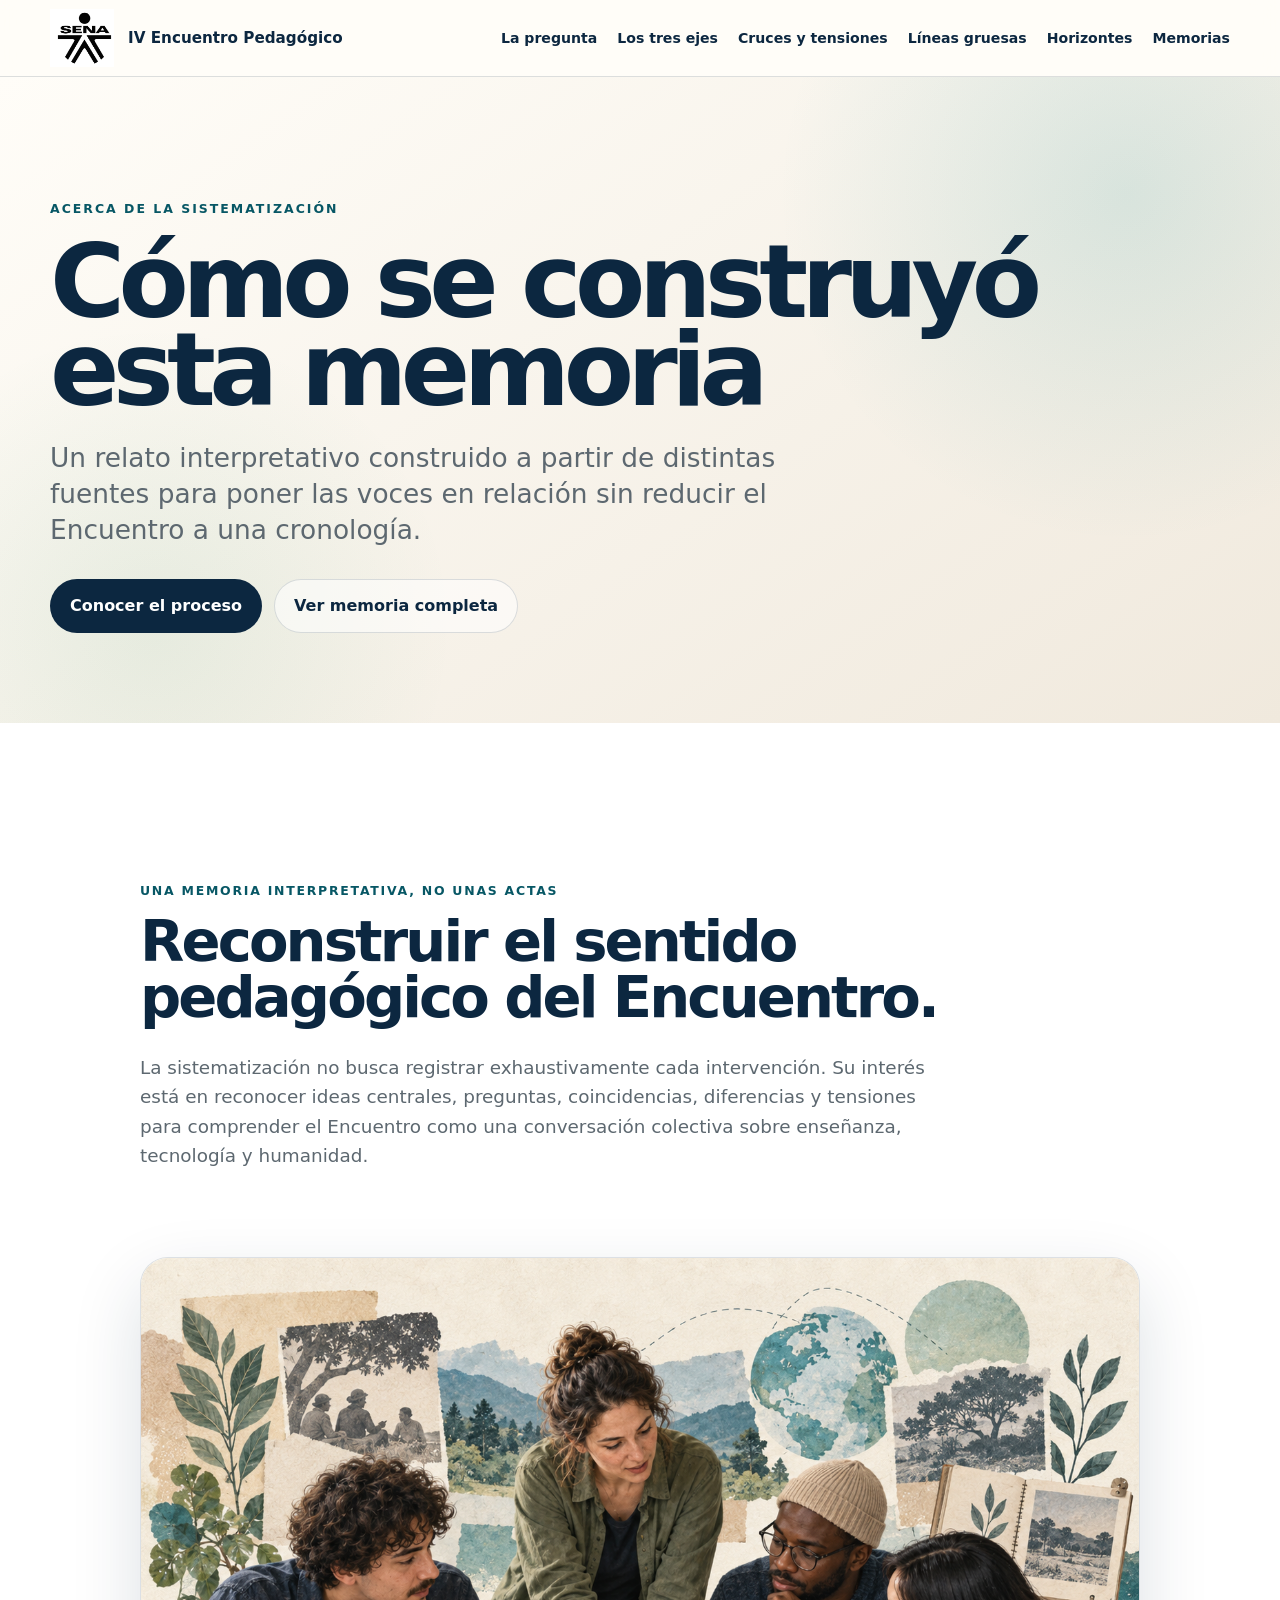
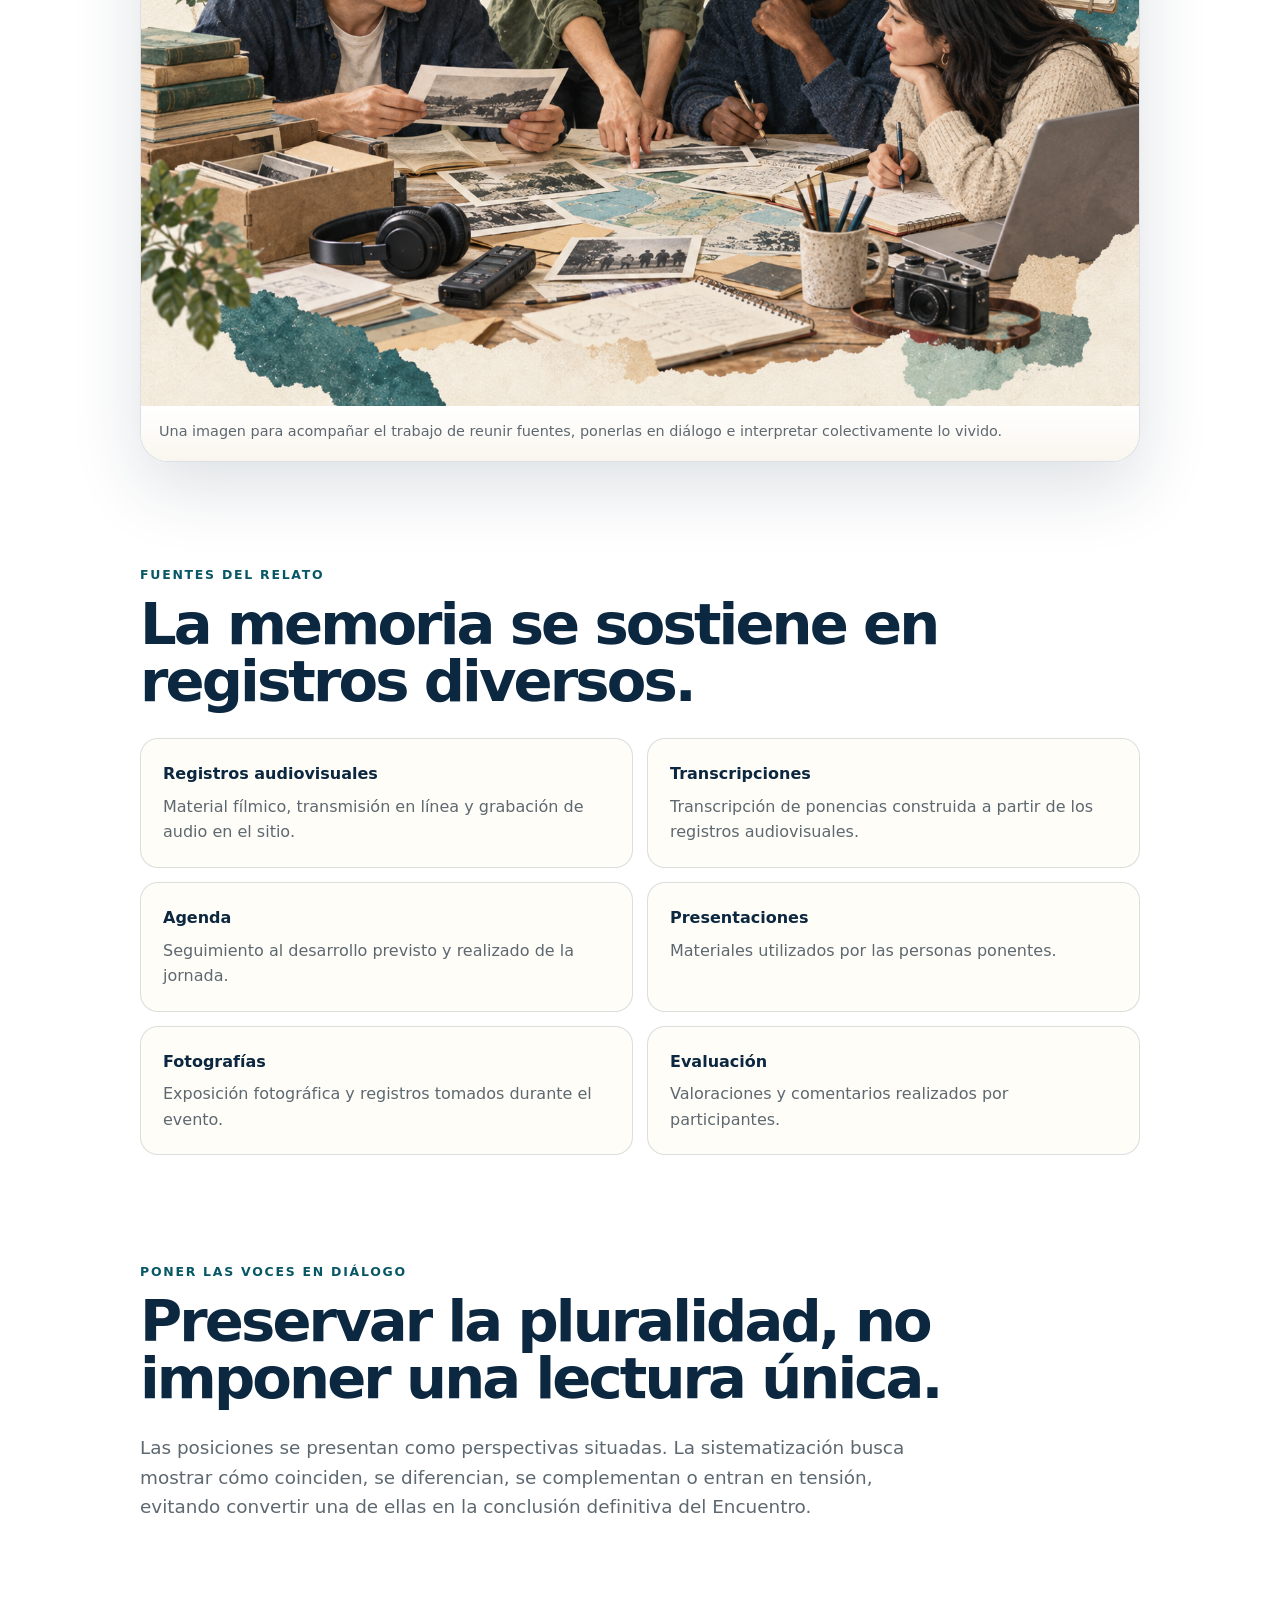
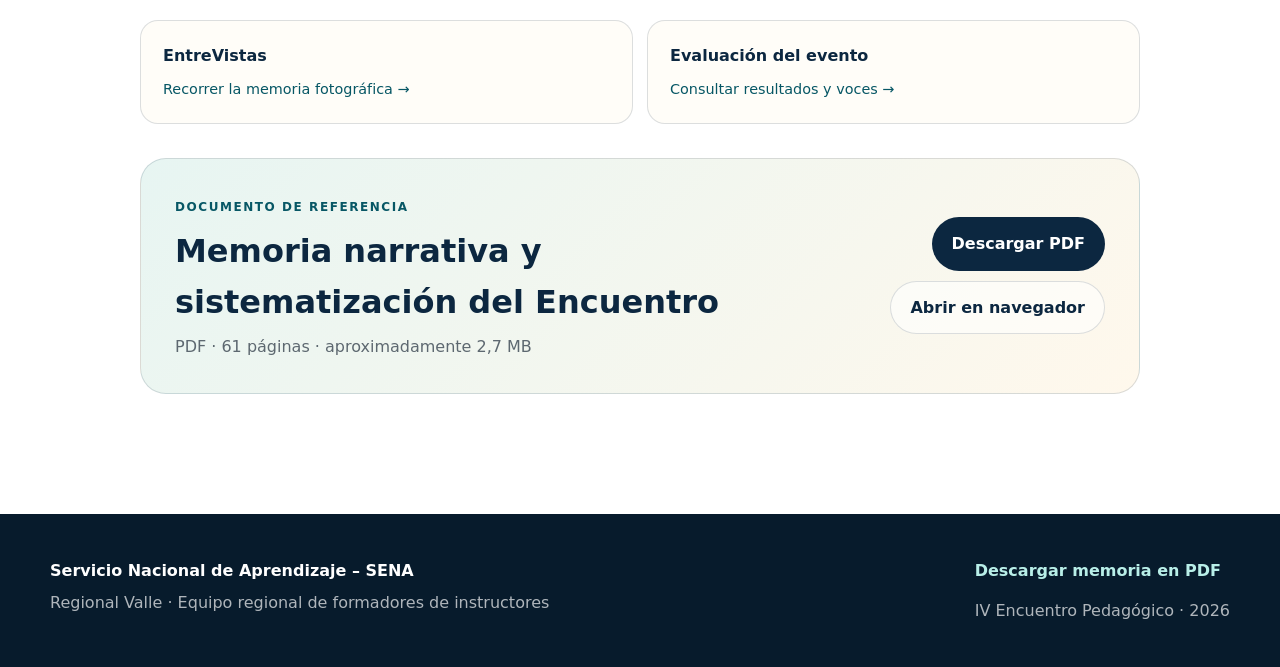
==== como-se-construyo.html @ d71665d6 "Add files via upload" ====
<!doctype html>
<html lang="es">
<head>
<meta charset="utf-8"><meta name="viewport" content="width=device-width, initial-scale=1">
<meta name="description" content="Cómo se construyó la memoria narrativa y sistematización del IV Encuentro Pedagógico.">
<title>Cómo se construyó esta memoria | IV Encuentro Pedagógico</title>
<link rel="stylesheet" href="styles.css"><script defer src="script.js"></script>
  <link rel="icon" type="image/png" href="assets/branding/logo-sena-negro.png">
  <meta name="theme-color" content="#0c2740">
</head>
<body class="inner-page">
<a class="skip-link" href="#contenido">Saltar al contenido</a>
<header class="site-header"><div class="shell nav-wrap">
<a class="brand" href="index.html"><img class="brand-logo" src="assets/branding/logo-sena-negro.png" alt="Logotipo del SENA"><span class="brand-text">IV Encuentro Pedagógico</span></a>
<button class="menu-toggle" aria-expanded="false" aria-controls="menu-principal"><span></span><span></span><span></span><span class="sr-only">Abrir menú</span></button>
<nav id="menu-principal" class="main-nav" aria-label="Navegación principal"><a href="index.html#pregunta">La pregunta</a><a href="index.html#ejes">Los tres ejes</a><a href="cruces-y-tensiones.html">Cruces y tensiones</a><a href="index.html#lineas">Líneas gruesas</a><a href="index.html#horizontes">Horizontes</a><a href="memorias.html">Memorias</a></nav>
</div></header>
<main id="contenido">
<section class="inner-hero"><div class="shell">
<p class="section-tag">Acerca de la sistematización</p>
<h1>Cómo se construyó esta memoria</h1>
<p class="inner-lead">Un relato interpretativo construido a partir de distintas fuentes para poner las voces en relación sin reducir el Encuentro a una cronología.</p>
<div class="page-jump"><a class="button button-primary" href="#metodo">Conocer el proceso</a><a class="button button-secondary" href="docs/memoria-iv-encuentro-pedagogico.pdf" target="_blank" rel="noopener">Ver memoria completa</a></div>
</div></section>
<section id="metodo" class="inner-content section"><div class="shell article-shell">
<article class="story-block"><p class="story-kicker">Una memoria interpretativa, no unas actas</p><h2>Reconstruir el sentido pedagógico del Encuentro.</h2><p>La sistematización no busca registrar exhaustivamente cada intervención. Su interés está en reconocer ideas centrales, preguntas, coincidencias, diferencias y tensiones para comprender el Encuentro como una conversación colectiva sobre enseñanza, tecnología y humanidad.</p></article>

<figure class="editorial-figure">
  <img src="assets/illustrations/metodologia-editorial.png"
       alt="Ilustración editorial de personas organizando fotografías, cuadernos, registros de audio y otros materiales documentales sobre una mesa">
  <figcaption>Una imagen para acompañar el trabajo de reunir fuentes, ponerlas en diálogo e interpretar colectivamente lo vivido.</figcaption>
</figure>

<article class="story-block"><p class="story-kicker">Fuentes del relato</p><h2>La memoria se sostiene en registros diversos.</h2>
<div class="source-grid">
<div><strong>Registros audiovisuales</strong><p>Material fílmico, transmisión en línea y grabación de audio en el sitio.</p></div>
<div><strong>Transcripciones</strong><p>Transcripción de ponencias construida a partir de los registros audiovisuales.</p></div>
<div><strong>Agenda</strong><p>Seguimiento al desarrollo previsto y realizado de la jornada.</p></div>
<div><strong>Presentaciones</strong><p>Materiales utilizados por las personas ponentes.</p></div>
<div><strong>Fotografías</strong><p>Exposición fotográfica y registros tomados durante el evento.</p></div>
<div><strong>Evaluación</strong><p>Valoraciones y comentarios realizados por participantes.</p></div>
</div></article>
<article class="story-block"><p class="story-kicker">Poner las voces en diálogo</p><h2>Preservar la pluralidad, no imponer una lectura única.</h2><p>Las posiciones se presentan como perspectivas situadas. La sistematización busca mostrar cómo coinciden, se diferencian, se complementan o entran en tensión, evitando convertir una de ellas en la conclusión definitiva del Encuentro.</p></article>
<div class="source-links">
      <a href="entrevistas.html"><strong>EntreVistas</strong><span>Recorrer la memoria fotográfica →</span></a>
      <a href="evaluacion.html"><strong>Evaluación del evento</strong><span>Consultar resultados y voces →</span></a>
    </div>
    <aside class="download-panel">
<div><span>Documento de referencia</span><h2>Memoria narrativa y sistematización del Encuentro</h2><p>PDF · 61 páginas · aproximadamente 2,7 MB</p></div>
<div class="download-actions"><a class="button button-primary" href="docs/memoria-iv-encuentro-pedagogico.pdf" download>Descargar PDF</a><a class="button button-secondary" href="docs/memoria-iv-encuentro-pedagogico.pdf" target="_blank" rel="noopener">Abrir en navegador</a></div>
</aside>
</div></section>
</main>
<footer class="site-footer"><div class="shell footer-grid"><div><strong>Servicio Nacional de Aprendizaje – SENA</strong><p>Regional Valle · Equipo regional de formadores de instructores</p></div><div><a class="footer-download" href="docs/memoria-iv-encuentro-pedagogico.pdf" download>Descargar memoria en PDF</a><p>IV Encuentro Pedagógico · 2026</p></div></div></footer>
</body></html>
---- styles.css ----
:root{
  --paper:#f6f1e8;
  --paper-2:#fffdf8;
  --ink:#0c2740;
  --muted:#5d6870;
  --teal:#0c8790;
  --teal-dark:#075765;
  --blue:#0b3558;
  --green:#0b7b3f;
  --sand:#e8d7bf;
  --line:rgba(12,39,64,.14);
  --shadow:0 26px 70px rgba(12,39,64,.14);
  --radius:28px;
}
*{box-sizing:border-box}
html{scroll-behavior:smooth}
body{
  margin:0;
  font-family:Inter, ui-sans-serif, system-ui, -apple-system, BlinkMacSystemFont, "Segoe UI", sans-serif;
  color:var(--ink);
  background:var(--paper-2);
  line-height:1.6;
}
img{display:block;max-width:100%}
a{color:inherit}
.shell{width:min(1180px,calc(100% - 40px));margin-inline:auto}
.narrow{width:min(850px,100%);margin-inline:auto}
.sr-only{position:absolute;width:1px;height:1px;padding:0;margin:-1px;overflow:hidden;clip:rect(0,0,0,0);white-space:nowrap;border:0}
.skip-link{position:absolute;left:-999px;top:8px;background:#fff;padding:10px 14px;z-index:999}
.skip-link:focus{left:8px}
.site-header{
  position:sticky;top:0;z-index:50;
  backdrop-filter:blur(14px);
  background:rgba(255,253,248,.88);
  border-bottom:1px solid var(--line);
}
.nav-wrap{min-height:76px;display:flex;align-items:center;justify-content:space-between;gap:24px}
.brand{display:flex;align-items:center;gap:12px;text-decoration:none;font-weight:750}
.brand-mark{
  display:grid;place-items:center;
  width:54px;height:42px;border-radius:14px;
  color:#fff;background:#111;font-size:.78rem;letter-spacing:.06em;font-weight:900;
}
.brand-text{font-size:.95rem}
.main-nav{display:flex;align-items:center;gap:20px}
.main-nav a{text-decoration:none;font-size:.88rem;font-weight:650;color:var(--ink)}
.main-nav a:hover,.main-nav a:focus{color:var(--teal)}
.menu-toggle{display:none;border:0;background:transparent;padding:10px}
.menu-toggle span:not(.sr-only){display:block;width:24px;height:2px;background:var(--ink);margin:5px 0}

.hero{
  position:relative;overflow:hidden;
  min-height:calc(100vh - 76px);
  background:
    radial-gradient(circle at 80% 20%,rgba(12,135,144,.14),transparent 32%),
    radial-gradient(circle at 12% 82%,rgba(11,123,63,.12),transparent 26%),
    linear-gradient(135deg,#fffdf8 0%,#f4eee4 100%);
  display:grid;align-items:center;
  padding:70px 0;
}
.hero-orbit{position:absolute;border:1px solid rgba(12,135,144,.17);border-radius:50%}
.orbit-one{width:520px;height:520px;right:-180px;top:-120px}
.orbit-two{width:320px;height:320px;right:70px;top:34px}
.hero-grid{display:grid;grid-template-columns:1.15fr .85fr;align-items:center;gap:70px;position:relative;z-index:1}
.eyebrow,.section-tag{text-transform:uppercase;letter-spacing:.16em;font-size:.78rem;font-weight:800;color:var(--teal-dark)}
.hero h1{font-size:clamp(3.2rem,6.8vw,6rem);line-height:.84;letter-spacing:-.06em;margin:.24em 0 .28em}
.hero h1 span{display:block;color:var(--teal)}
.hero-subtitle{font-size:clamp(1.35rem,2.5vw,2.1rem);max-width:780px;font-weight:720;line-height:1.15;margin:0 0 20px}
.hero-kicker{font-size:1.12rem;max-width:640px;color:var(--teal-dark);font-weight:700}
.hero-meta{margin-top:28px;color:var(--muted);font-size:.95rem}
.hero-actions{display:flex;flex-wrap:wrap;gap:12px;margin-top:32px}
.button{display:inline-flex;align-items:center;justify-content:center;text-decoration:none;padding:13px 19px;border-radius:999px;font-weight:750;border:1px solid transparent}
.button-primary{background:var(--ink);color:#fff}
.button-secondary{border-color:var(--line);background:rgba(255,255,255,.56)}
.axis-pills{display:flex;gap:9px;flex-wrap:wrap;margin-top:30px}
.axis-pills a{
  font-size:.8rem;
  border:1px solid var(--line);
  padding:7px 11px;
  border-radius:999px;
  background:rgba(255,255,255,.6);
  text-decoration:none;
  color:var(--ink);
  font-weight:700;
  transition:background .2s ease,border-color .2s ease,transform .2s ease;
}
.axis-pills a:hover,
.axis-pills a:focus-visible{
  background:#fff;
  border-color:rgba(12,135,144,.45);
  color:var(--teal-dark);
  transform:translateY(-1px);
}
.cover-card{margin:0;border-radius:32px;overflow:hidden;box-shadow:var(--shadow);transform:rotate(1.3deg);max-width:430px;justify-self:end;background:#fff}
.cover-card img{width:100%;height:auto}
.section{padding:110px 0}
.question-section{background:var(--ink);color:#fff;text-align:center;min-height:70vh;display:grid;align-items:center}
.question-section .section-tag{color:#82d8d5}
.question-section h2{font-size:clamp(2.6rem,5.8vw,5rem);line-height:.98;letter-spacing:-.05em;margin:18px 0 30px}
.lead{font-size:clamp(1.1rem,2vw,1.35rem);color:rgba(255,255,255,.78);max-width:760px;margin-inline:auto}
.text-link{display:inline-block;margin-top:28px;text-decoration:none;font-weight:800;color:#c9f4ef}
.section-heading{max-width:760px;margin-bottom:54px}
.section-heading h2{font-size:clamp(2.2rem,4.2vw,3.8rem);line-height:1;letter-spacing:-.045em;margin:.22em 0}
.section-heading p{font-size:1.08rem;color:var(--muted)}
.axes-section{background:#fff}
.axes-grid{display:grid;grid-template-columns:repeat(3,1fr);gap:20px}
.axis-card{min-height:430px;border-radius:var(--radius);padding:34px;border:1px solid var(--line);position:relative;overflow:hidden;background:var(--paper-2)}
.axis-card::after{content:"";position:absolute;width:190px;height:190px;border-radius:50%;right:-60px;bottom:-55px;opacity:.13}
.axis-teaching::after{background:var(--blue)}
.axis-tech::after{background:var(--teal)}
.axis-human::after{background:var(--green)}
.axis-number{font-weight:900;color:var(--muted);font-size:.8rem}
.axis-card h3{font-size:2.3rem;line-height:1;margin:70px 0 14px}
.axis-motto{font-weight:850;font-size:1.08rem}
.axis-card p:not(.axis-motto){color:var(--muted)}
.keyword-list{list-style:none;padding:0;display:flex;flex-wrap:wrap;gap:8px;margin:28px 0 0}
.keyword-list li{padding:7px 10px;border-radius:999px;background:#fff;border:1px solid var(--line);font-size:.78rem}

.questions-section{background:linear-gradient(135deg,var(--teal-dark),var(--blue));color:#fff}
.section-heading.light p{color:rgba(255,255,255,.72)}
.section-heading.light .section-tag{color:#aee7df}
.questions-grid{display:grid;grid-template-columns:repeat(2,1fr);gap:18px}
.question-card{margin:0;padding:30px;border:1px solid rgba(255,255,255,.17);border-radius:22px;background:rgba(255,255,255,.06);font-size:1.25rem;font-weight:750}
.voices-section{background:var(--paper)}
.voices-grid{display:grid;grid-template-columns:repeat(3,1fr);gap:18px}
.voice-card{background:#fff;border:1px solid var(--line);border-radius:24px;padding:28px;min-height:220px}
.voice-axis{font-size:.75rem;text-transform:uppercase;letter-spacing:.14em;font-weight:850;color:var(--teal)}
.voice-card h3{margin:42px 0 8px;font-size:1.35rem}
.voice-card p{margin:0;color:var(--muted)}
.voice-community{background:var(--ink);color:#fff}
.voice-community p{color:rgba(255,255,255,.73)}
.voice-community .voice-axis{color:#9de2dc}
.crossings-section{background:#fff}
.crossings-grid{display:grid;grid-template-columns:1fr 1fr;gap:70px;align-items:center}
.crossings-copy h2{font-size:clamp(2.4rem,4.2vw,4rem);line-height:.96;letter-spacing:-.05em;margin:16px 0 24px}
.crossings-copy>p{color:var(--muted);font-size:1.08rem}
.cross-question{border-top:1px solid var(--line);padding:18px 0;display:grid;gap:5px}
.cross-question strong{color:var(--teal-dark)}
.cross-question span{color:var(--muted)}
.venn{height:520px;position:relative}
.venn-circle{position:absolute;width:310px;height:310px;border-radius:50%;display:flex;align-items:flex-start;justify-content:center;padding-top:42px;font-weight:900;letter-spacing:.04em}
.venn-a{left:20px;top:15px;background:rgba(11,53,88,.17);border:2px solid rgba(11,53,88,.35)}
.venn-b{right:20px;top:15px;background:rgba(12,135,144,.18);border:2px solid rgba(12,135,144,.4)}
.venn-c{left:50%;bottom:0;transform:translateX(-50%);background:rgba(11,123,63,.16);border:2px solid rgba(11,123,63,.34)}
.venn-center{position:absolute;left:50%;top:52%;transform:translate(-50%,-50%);z-index:4;text-align:center;font-weight:950;font-size:1.15rem;line-height:1.15;background:rgba(255,255,255,.86);padding:16px 18px;border-radius:50%;box-shadow:0 8px 30px rgba(0,0,0,.08)}
.lines-section{background:var(--paper)}
.big-lines{display:grid;gap:12px;margin:40px 0 56px}
.big-line{display:flex;align-items:center;gap:24px;padding:18px 0;border-bottom:1px solid var(--line)}
.big-line span{font-size:.78rem;font-weight:900;color:var(--teal)}
.big-line h3{font-size:clamp(2rem,4.2vw,3.6rem);letter-spacing:-.04em;line-height:1.04;margin:0}
.emergent-grid{display:grid;grid-template-columns:repeat(4,1fr);gap:16px}
.mini-card{background:#fff;border-radius:22px;padding:24px;border:1px solid var(--line)}
.mini-card h4{margin:0 0 10px;font-size:1.08rem}
.mini-card p{margin:0;color:var(--muted);font-size:.94rem}
.horizons-section{background:var(--ink);color:#fff}
.horizon-list{display:grid;grid-template-columns:repeat(2,1fr);gap:12px}
.horizon{display:flex;gap:18px;align-items:flex-start;padding:20px;border:1px solid rgba(255,255,255,.13);border-radius:18px;background:rgba(255,255,255,.035)}
.horizon span{font-size:.75rem;font-weight:900;color:#92ddd5}
.horizon p{margin:0;font-weight:680}
.memories-section{background:#fff}
.memory-grid{display:grid;grid-template-columns:repeat(3,1fr);gap:18px}
.memory-card{border-radius:24px;border:1px solid var(--line);padding:28px;background:linear-gradient(180deg,#fff,#faf6ef)}
.memory-card span{font-size:.75rem;font-weight:900;color:var(--teal)}
.memory-card h3{font-size:1.6rem;margin:55px 0 10px}
.memory-card p{color:var(--muted)}
.memory-card small{color:var(--teal-dark);font-weight:700}
.closing-section{padding:130px 0;background:linear-gradient(145deg,#e8f6f4,#fffaf1);text-align:center}
.closing-section h2{font-size:clamp(2.6rem,5.8vw,5rem);line-height:.96;letter-spacing:-.055em;margin:16px 0 38px}
.closing-answers{display:grid;gap:9px;text-align:left;max-width:740px;margin:0 auto}
.closing-answers p{margin:0;padding:14px 18px;background:rgba(255,255,255,.68);border:1px solid var(--line);border-radius:14px}
.closing-note{max-width:720px;margin:32px auto 0;color:var(--muted);font-size:1.05rem}
.site-footer{background:#071b2c;color:#fff;padding:44px 0}
.footer-grid{display:flex;justify-content:space-between;gap:30px;align-items:flex-start}
.site-footer p{margin:6px 0 0;color:rgba(255,255,255,.68)}
.footer-note{font-size:.82rem}
.reveal{opacity:0;transform:translateY(18px);transition:opacity .7s ease,transform .7s ease}
.reveal.is-visible{opacity:1;transform:none}
@media (prefers-reduced-motion:reduce){
  html{scroll-behavior:auto}
  .reveal{opacity:1;transform:none;transition:none}
}
@media (max-width:950px){
  .hero-grid,.crossings-grid{grid-template-columns:1fr}
  .cover-card{justify-self:start;max-width:360px}
  .axes-grid,.voices-grid{grid-template-columns:1fr 1fr}
  .emergent-grid{grid-template-columns:1fr 1fr}
  .venn{max-width:600px;width:100%;margin-inline:auto}
  .main-nav{
    position:absolute;left:20px;right:20px;top:70px;
    display:none;flex-direction:column;align-items:stretch;gap:0;
    padding:12px;background:#fff;border:1px solid var(--line);border-radius:18px;box-shadow:var(--shadow)
  }
  .main-nav.is-open{display:flex}
  .main-nav a{padding:12px 10px}
  .menu-toggle{display:block}
  .brand-text{display:none}
}
@media (max-width:680px){
  .shell{width:min(100% - 28px,1180px)}
  .section{padding:78px 0}
  .hero{padding:52px 0}
  .hero h1{font-size:clamp(3rem,15vw,4.7rem)}
  .hero-subtitle{font-size:1.28rem}
  .axes-grid,.voices-grid,.questions-grid,.horizon-list,.memory-grid,.emergent-grid{grid-template-columns:1fr}
  .axis-card{min-height:auto}
  .axis-card h3{margin-top:38px}
  .venn{height:390px}
  .venn-circle{width:225px;height:225px;padding-top:28px;font-size:.85rem}
  .venn-a{left:0}
  .venn-b{right:0}
  .big-line{gap:14px}
  .footer-grid{flex-direction:column}
}


/* ---- v0.2: páginas narrativas y documento descargable ---- */
.card-link{
  display:inline-block;margin-top:22px;text-decoration:none;font-weight:850;
  color:var(--teal-dark);position:relative;z-index:2;
}
.cross-cta{margin-top:22px}
.memory-actions{display:flex;flex-wrap:wrap;align-items:center;gap:14px;margin-top:22px}
.text-link.compact{margin-top:0;font-size:.88rem;color:var(--teal-dark)}
.memory-download{background:linear-gradient(155deg,#eaf7f5,#fff)}
.method-cta{
  margin-top:34px;border:1px solid var(--line);border-radius:26px;padding:28px;
  display:flex;justify-content:space-between;align-items:center;gap:28px;background:var(--paper);
}
.method-cta h3{font-size:1.65rem;margin:6px 0}
.method-cta p{margin:0;color:var(--muted);max-width:680px}
.footer-download{display:inline-block;color:#b8efe8;font-weight:800;text-decoration:none;margin-bottom:8px}

.inner-page{background:var(--paper-2)}
.inner-hero{
  padding:110px 0 90px;min-height:62vh;display:grid;align-items:end;
  background:
    radial-gradient(circle at 88% 18%,rgba(12,135,144,.13),transparent 28%),
    radial-gradient(circle at 12% 85%,rgba(11,123,63,.08),transparent 24%),
    linear-gradient(145deg,#fffdf8,#f0e9dd);
}
.inner-hero h1{
  font-size:clamp(3.4rem,8vw,6.8rem);line-height:.86;letter-spacing:-.065em;
  margin:.18em 0 .25em;max-width:1000px;
}
.inner-lead{font-size:clamp(1.2rem,2.5vw,1.65rem);max-width:820px;color:var(--muted);line-height:1.35}
.page-jump{display:flex;flex-wrap:wrap;gap:12px;margin-top:32px}
.inner-content{background:#fff}
.article-shell{max-width:1000px}
.story-block{padding:36px 0 58px}
.story-kicker,.story-label{
  color:var(--teal-dark);font-size:.78rem;font-weight:850;text-transform:uppercase;letter-spacing:.14em;
}
.story-block h2{
  font-size:clamp(2.1rem,4.5vw,4rem);line-height:.98;letter-spacing:-.05em;
  margin:12px 0 26px;
}
.story-block>p:not(.story-kicker):not(.story-label):not(.story-subtitle){
  font-size:1.15rem;color:var(--muted);max-width:800px;
}
.story-subtitle{font-size:1.1rem;color:var(--muted);font-weight:700}
.story-divider{height:1px;background:var(--line);margin:10px 0 36px}
.split-story{display:grid;grid-template-columns:.8fr 1.2fr;gap:60px;align-items:start}
.split-story h2{font-size:clamp(2.6rem,4.6vw,4.3rem)}
.story-points{display:grid;gap:0;border-top:1px solid var(--line)}
.story-points>div{padding:20px 0;border-bottom:1px solid var(--line)}
.story-points strong{font-size:1.05rem}
.story-points p{margin:7px 0 0;color:var(--muted)}
.prompt-panel{
  margin:0 0 52px;padding:32px;border-radius:24px;
  background:linear-gradient(135deg,var(--ink),var(--teal-dark));color:#fff;
}
.prompt-panel p{margin:0 0 10px;color:#9fe4dd;font-size:.75rem;text-transform:uppercase;letter-spacing:.13em;font-weight:850}
.prompt-panel strong{font-size:clamp(1.35rem,3vw,2.2rem);line-height:1.2}
.idea-grid,.source-grid{display:grid;grid-template-columns:repeat(2,1fr);gap:14px;margin-top:28px}
.idea-grid>div,.source-grid>div{
  padding:22px;border:1px solid var(--line);border-radius:18px;background:var(--paper-2)
}
.idea-grid p,.source-grid p{margin:7px 0 0;color:var(--muted)}
.final-question{
  margin:40px 0 0;padding:54px;border-radius:30px;background:var(--paper);
}
.final-question h2{font-size:clamp(1.8rem,3.4vw,3rem);margin-bottom:0}
.next-path{padding:80px 0;background:var(--paper)}
.next-grid{display:grid;grid-template-columns:repeat(4,1fr);gap:14px;margin-top:26px}
.next-card{
  min-height:190px;text-decoration:none;padding:22px;background:#fff;border:1px solid var(--line);
  border-radius:20px;display:flex;flex-direction:column;gap:5px;
}
.next-card span{font-size:.74rem;font-weight:900;color:var(--teal)}
.next-card strong{font-size:1.2rem;margin-top:auto}
.next-card small{color:var(--muted)}
.next-card.is-current{opacity:.48;pointer-events:none}
.crossings-hero{background:linear-gradient(135deg,#f4efe5,#e9f6f4)}
.cross-cards{display:grid;grid-template-columns:repeat(3,1fr);gap:16px;margin:10px 0 75px}
.cross-card{padding:26px;border:1px solid var(--line);border-radius:22px;background:var(--paper-2)}
.cross-card span{font-size:.75rem;font-weight:850;color:var(--teal-dark);text-transform:uppercase;letter-spacing:.11em}
.cross-card h3{font-size:1.55rem;line-height:1.12;margin:26px 0 12px}
.cross-card p{color:var(--muted);margin:0}
.difference-list{display:grid;gap:0;border-top:1px solid var(--line)}
.difference-list>div{display:grid;grid-template-columns:.42fr 1fr;gap:30px;padding:22px 0;border-bottom:1px solid var(--line)}
.difference-list p{margin:0;color:var(--muted)}
.tension-list{display:grid;gap:9px;margin-top:34px}
.tension-list>div{
  display:grid;grid-template-columns:42px 1fr 40px 1fr;align-items:center;gap:14px;
  padding:18px 20px;border:1px solid var(--line);border-radius:16px;background:var(--paper-2)
}
.tension-list span{color:var(--teal);font-size:.75rem;font-weight:900}
.tension-list em{text-align:center;color:var(--teal);font-style:normal;font-weight:900}
.download-panel{
  display:flex;justify-content:space-between;align-items:center;gap:26px;padding:34px;
  background:linear-gradient(135deg,#e7f5f2,#fff8ec);border:1px solid var(--line);border-radius:26px;margin:30px 0 10px
}
.download-panel span{font-size:.75rem;font-weight:850;text-transform:uppercase;letter-spacing:.13em;color:var(--teal-dark)}
.download-panel h2{font-size:2rem;margin:8px 0 5px}
.download-panel p{margin:0;color:var(--muted)}
.download-actions{display:flex;flex-wrap:wrap;gap:10px;justify-content:flex-end}

@media (max-width:900px){
  .split-story{grid-template-columns:1fr;gap:8px}
  .next-grid{grid-template-columns:1fr 1fr}
  .cross-cards{grid-template-columns:1fr}
  .method-cta,.download-panel{align-items:flex-start;flex-direction:column}
  .download-actions{justify-content:flex-start}
}
@media (max-width:680px){
  .inner-hero{padding:78px 0 58px;min-height:52vh}
  .inner-hero h1{font-size:clamp(3rem,16vw,5rem)}
  .story-block{padding:24px 0 42px}
  .idea-grid,.source-grid,.next-grid{grid-template-columns:1fr}
  .final-question{padding:30px 22px}
  .difference-list>div{grid-template-columns:1fr;gap:5px}
  .tension-list>div{grid-template-columns:32px 1fr}
  .tension-list em{display:none}
}


/* ---- v0.3: Memorias, EntreVistas y evaluación ---- */
.memories-hub-link{margin-top:22px}
.memory-visual{background:linear-gradient(160deg,#f3ecdf,#fff)}
.memory-voices{background:linear-gradient(160deg,#edf7f6,#fff)}

.memories-hero{
  background:
    radial-gradient(circle at 88% 16%,rgba(12,135,144,.16),transparent 27%),
    radial-gradient(circle at 15% 85%,rgba(11,123,63,.10),transparent 25%),
    linear-gradient(145deg,#fffdf8,#eee6da);
}

.memories-hero h1{
  font-size:clamp(2.8rem,6vw,5.2rem);
  line-height:1.02;
  letter-spacing:-.045em;
  max-width:980px;
}

.memory-hub-section{background:#fff}
.memory-hub-grid{display:grid;grid-template-columns:repeat(2,1fr);gap:18px}
.memory-hub-card{
  min-height:360px;border-radius:28px;border:1px solid var(--line);overflow:hidden;
  text-decoration:none;display:flex;flex-direction:column;background:var(--paper-2);
  transition:transform .2s ease,box-shadow .2s ease;
}
.memory-hub-card:hover,.memory-hub-card:focus-visible{transform:translateY(-4px);box-shadow:var(--shadow)}
.memory-hub-card img{width:100%;height:280px;object-fit:cover}
.memory-hub-copy{padding:28px;display:flex;flex-direction:column;flex:1}
.memory-hub-copy span{font-size:.75rem;letter-spacing:.13em;text-transform:uppercase;font-weight:850;color:var(--teal-dark)}
.memory-hub-copy h2{font-size:2rem;line-height:1.05;margin:44px 0 10px}
.visual-card .memory-hub-copy h2{margin-top:18px}
.memory-hub-copy p{color:var(--muted);margin:0 0 24px}
.memory-hub-copy strong{margin-top:auto;color:var(--teal-dark)}
.voices-card{background:linear-gradient(140deg,#eaf7f5,#fff)}
.document-card{background:linear-gradient(140deg,#f3ece1,#fff)}
.method-card{background:linear-gradient(140deg,#eef2f5,#fff)}

.gallery-hero{background:linear-gradient(145deg,#efe4d4,#fffdf8)}
.gallery-hero h1{font-size:clamp(2.8rem,6.5vw,5.8rem);max-width:1100px}
.gallery-context{background:#fff}
.installation-figure{margin:10px 0 42px}
.installation-figure img{width:100%;border-radius:28px;box-shadow:var(--shadow)}
.installation-figure figcaption,.exhibition-item figcaption{
  color:var(--muted);font-size:.84rem;margin-top:10px
}
.gallery-quote{margin-top:54px}
.exhibition-section{background:var(--paper)}
.exhibition-grid{
  display:grid;grid-template-columns:repeat(12,1fr);gap:18px;align-items:start
}
.exhibition-item{margin:0;background:#fff;border-radius:22px;padding:12px;border:1px solid var(--line)}
.exhibition-item img{width:100%;height:auto;border-radius:14px}
.exhibition-item.wide{grid-column:span 7}
.exhibition-item.portrait{grid-column:span 5}
.gallery-closing{
  margin:72px auto 0;max-width:860px;text-align:center;padding:42px;border-radius:26px;
  background:var(--ink);color:#fff
}
.gallery-closing p{color:rgba(255,255,255,.7)}
.gallery-closing strong{font-size:clamp(1.6rem,3.2vw,2.6rem);line-height:1.15}

.evaluation-hero{background:linear-gradient(145deg,#eaf6f4,#fffaf1)}
.evaluation-results{background:#fff}
.ratings-grid{display:grid;grid-template-columns:repeat(3,1fr);gap:16px}
.rating-card{padding:28px;border:1px solid var(--line);border-radius:24px;background:var(--paper-2)}
.rating-card>span{font-size:.76rem;font-weight:850;letter-spacing:.13em;text-transform:uppercase;color:var(--teal-dark)}
.rating-card>strong{display:block;font-size:4.6rem;line-height:1;margin:50px 0 20px;letter-spacing:-.06em}
.rating-card>strong small{font-size:1.2rem;color:var(--muted);letter-spacing:0}
.rating-card p{color:var(--muted);font-size:.9rem}
.rating-track,.role-track{height:9px;border-radius:999px;background:#e4e8e7;overflow:hidden}
.rating-track i,.role-track i{display:block;height:100%;border-radius:999px;background:var(--teal)}
.roles-panel{
  margin-top:34px;padding:34px;border-radius:28px;background:var(--paper);
  display:grid;grid-template-columns:.7fr 1.3fr;gap:50px;align-items:start
}
.roles-panel h3{font-size:2rem;margin:8px 0}
.roles-panel p{color:var(--muted)}
.role-bars{display:grid;gap:22px}
.role-row>div:first-child{display:flex;justify-content:space-between;gap:16px;margin-bottom:8px}
.role-row span{font-size:.84rem;color:var(--muted)}
.participant-voices{background:linear-gradient(145deg,var(--ink),var(--teal-dark));color:#fff}
.axis-voice-group{padding:42px 0;border-top:1px solid rgba(255,255,255,.16)}
.axis-voice-group h3{font-size:clamp(1.8rem,3.4vw,3rem);margin:0 0 24px}
.evaluation-quotes{display:grid;grid-template-columns:repeat(3,1fr);gap:14px}
.evaluation-quotes blockquote{
  margin:0;padding:25px;border:1px solid rgba(255,255,255,.17);border-radius:20px;
  background:rgba(255,255,255,.05)
}
.evaluation-quotes p{font-size:1.08rem;line-height:1.45;margin:0 0 28px}
.evaluation-quotes cite{font-style:normal;font-size:.78rem;color:#aee7df;font-weight:800}
.evaluation-improvements{background:var(--paper)}
.improvement-grid{display:grid;grid-template-columns:repeat(3,1fr);gap:15px}
.improvement-grid article{padding:24px;border:1px solid var(--line);border-radius:20px;background:#fff}
.improvement-grid span{font-size:.73rem;color:var(--teal);font-weight:900}
.improvement-grid h3{margin:35px 0 10px;font-size:1.35rem}
.improvement-grid p{margin:0;color:var(--muted)}
.evaluation-closing{
  margin-top:46px;padding:34px;border-radius:24px;background:#fff;border:1px solid var(--line)
}
.evaluation-closing p{margin:0 0 10px;color:var(--muted)}
.evaluation-closing strong{font-size:clamp(1.5rem,3vw,2.3rem)}
.source-links{display:grid;grid-template-columns:repeat(2,1fr);gap:14px;margin:22px 0 34px}
.source-links a{
  display:flex;flex-direction:column;text-decoration:none;padding:22px;border-radius:18px;
  border:1px solid var(--line);background:var(--paper-2)
}
.source-links span{margin-top:9px;color:var(--teal-dark);font-size:.9rem}

@media (max-width:900px){
  .memory-hub-grid,.ratings-grid,.evaluation-quotes,.improvement-grid{grid-template-columns:1fr 1fr}
  .roles-panel{grid-template-columns:1fr}
}
@media (max-width:680px){
  .memory-hub-grid,.ratings-grid,.evaluation-quotes,.improvement-grid,.source-links{grid-template-columns:1fr}
  .exhibition-item.wide,.exhibition-item.portrait{grid-column:1 / -1}
  .role-row>div:first-child{flex-direction:column;gap:2px}
}


/* ---- v0.4: identidad institucional y prepublicación ---- */
.brand{
  display:flex;
  align-items:center;
  gap:14px;
  text-decoration:none;
  font-weight:750;
}
.brand-logo{
  width:64px;
  height:auto;
  display:block;
  object-fit:contain;
  flex:0 0 auto;
}
.brand-text{
  font-size:.95rem;
  line-height:1.1;
  max-width:220px;
}
@media (max-width:950px){
  .brand-logo{width:58px}
}
@media (max-width:680px){
  .brand-logo{width:54px}
  .brand-text{display:none}
}


/* ---- v0.5: imagen editorial para sección de cruces ---- */
.cross-illustration{
  margin:0;
  background:#fff;
  border:1px solid var(--line);
  border-radius:28px;
  overflow:hidden;
  box-shadow:var(--shadow);
}
.cross-illustration img{
  width:100%;
  height:auto;
  display:block;
}
.cross-illustration figcaption{
  margin:0;
  padding:12px 16px 16px;
  color:var(--muted);
  font-size:.86rem;
  background:linear-gradient(180deg,#fff,#faf6ef);
}


@media (max-width:680px){
  .memories-hero h1{
    font-size:clamp(2.45rem,12vw,3.8rem);
    line-height:1.08;
    letter-spacing:-.03em;
  }
}


/* ---- v0.8: ilustraciones editoriales integradas ---- */
.editorial-figure{
  margin:10px 0 54px;
  border:1px solid var(--line);
  border-radius:28px;
  overflow:hidden;
  background:#fff;
  box-shadow:var(--shadow);
}
.editorial-figure img{
  width:100%;
  height:auto;
  display:block;
}
.editorial-figure figcaption{
  margin:0;
  padding:14px 18px 18px;
  font-size:.9rem;
  color:var(--muted);
  background:linear-gradient(180deg,#fff,#faf6ef);
}
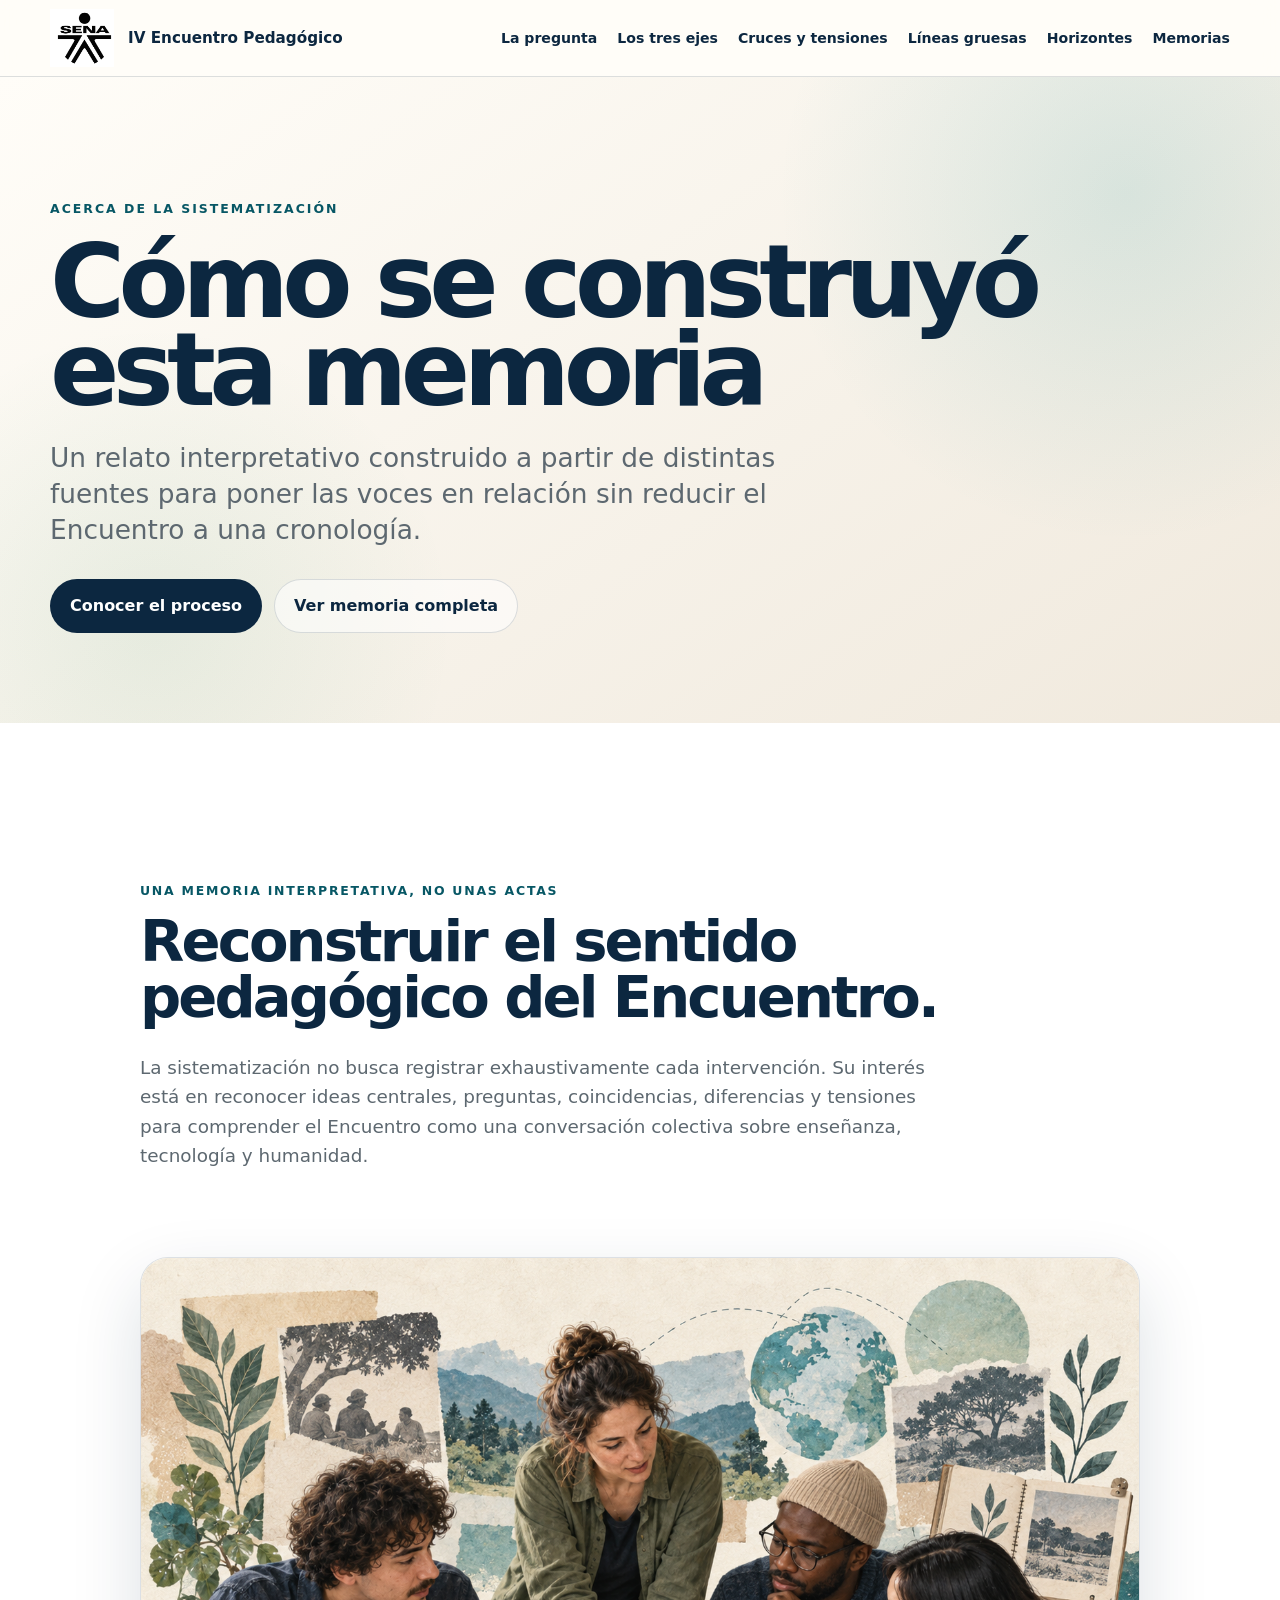
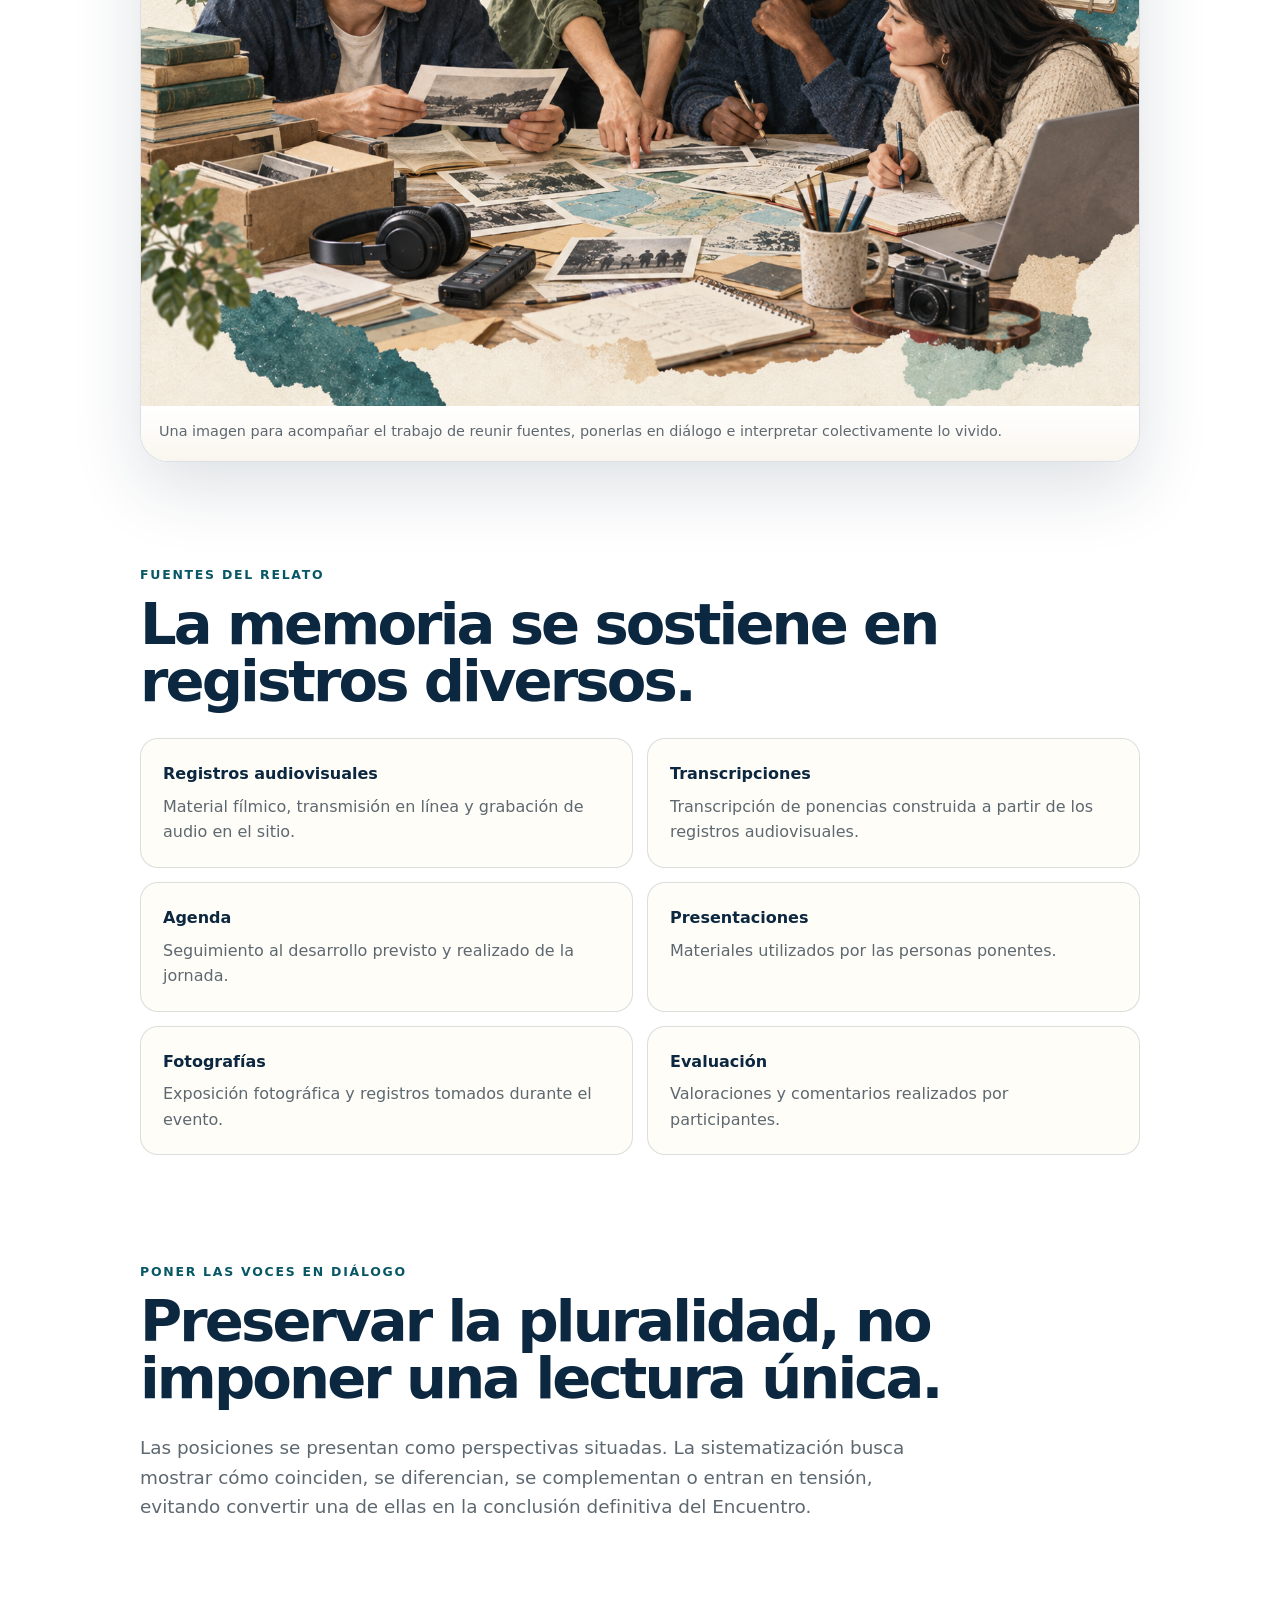
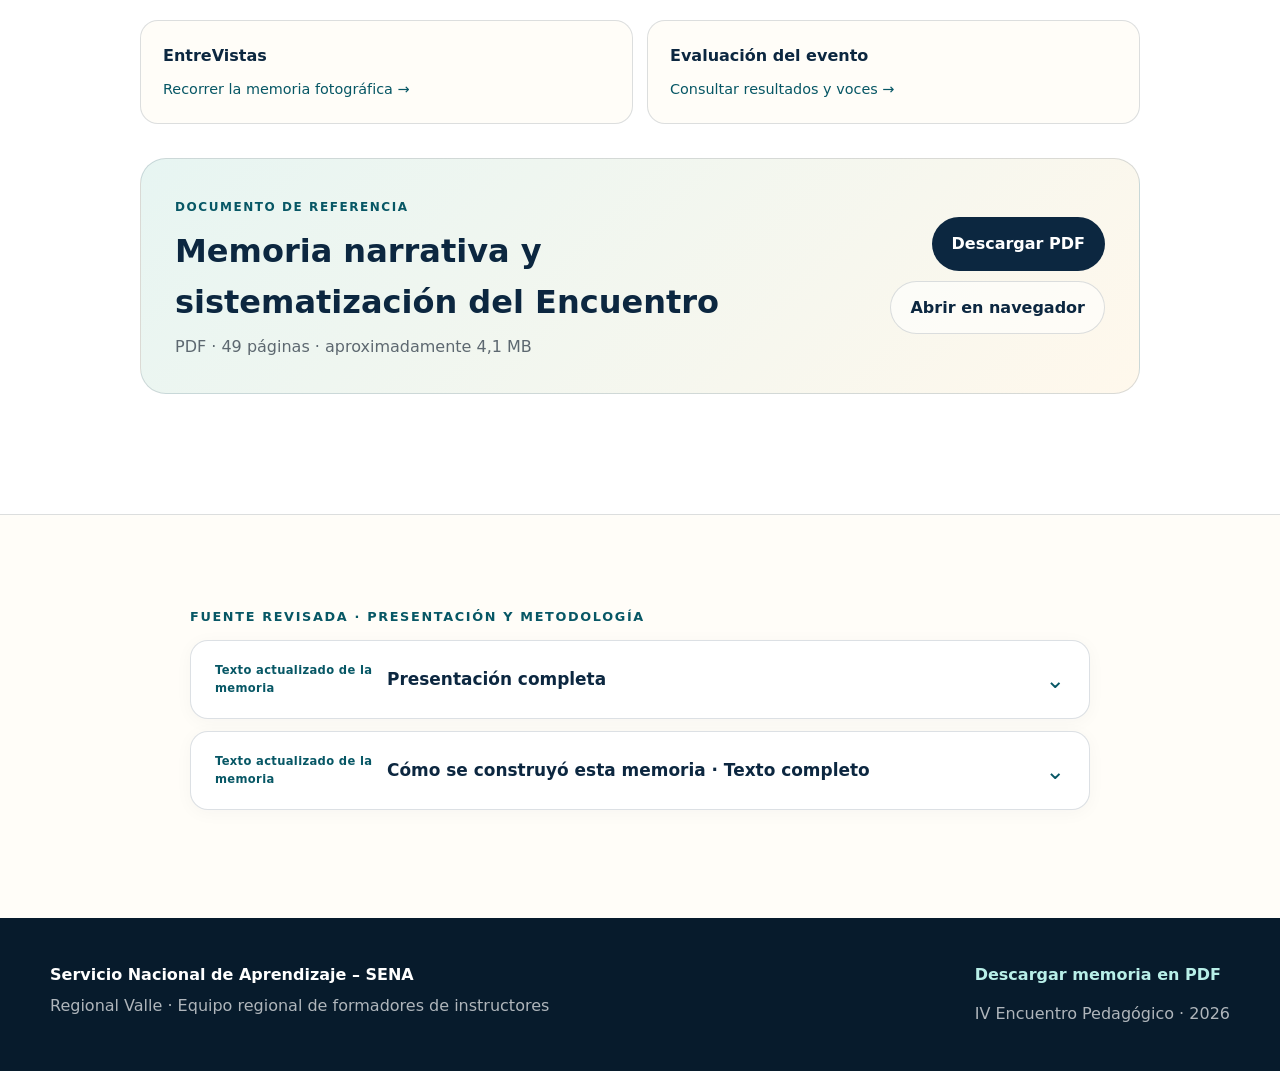
==== commit da946eac: "Add files via upload" ====
--- a/como-se-construyo.html
+++ b/como-se-construyo.html
@@ -46,10 +46,30 @@
       <a href="evaluacion.html"><strong>Evaluación del evento</strong><span>Consultar resultados y voces →</span></a>
     </div>
     <aside class="download-panel">
-<div><span>Documento de referencia</span><h2>Memoria narrativa y sistematización del Encuentro</h2><p>PDF · 61 páginas · aproximadamente 2,7 MB</p></div>
+<div><span>Documento de referencia</span><h2>Memoria narrativa y sistematización del Encuentro</h2><p>PDF · 49 páginas · aproximadamente 4,1 MB</p></div>
 <div class="download-actions"><a class="button button-primary" href="docs/memoria-iv-encuentro-pedagogico.pdf" download>Descargar PDF</a><a class="button button-secondary" href="docs/memoria-iv-encuentro-pedagogico.pdf" target="_blank" rel="noopener">Abrir en navegador</a></div>
 </aside>
 </div></section>
+
+<section class="source-reading-section section"><div class="shell article-shell"><div class="reading-collection"><p class="reading-collection-label">Fuente revisada · Presentación y metodología</p><details class="source-reading"><summary><span class="reading-tag">Texto actualizado de la memoria</span><span class="reading-title">Presentación completa</span><span class="reading-caret" aria-hidden="true">⌄</span></summary><div class="reading-prose"><h3>Presentación</h3><p class="reading-note">Este contenido reproduce el texto revisado del documento suministrado. Las ilustraciones y su diagramación original se conservan en el <a href="docs/memoria-iv-encuentro-pedagogico.pdf">PDF completo</a>.</p><p>Presentación</p>
+<p>Para los formadores de instructores de la Regional Valle, el desarrollo de actividades en torno a la valoración y la reflexión educativa constituye un propósito permanente, en cuanto estos espacios permiten detenerse a reflexionar sobre la práctica del instructor, interrogarla y reconocer los desafíos que  atraviesan en la implementación de la formación profesional integral. En este contexto, las memorias de lo sucedido en el <strong>IV Encuentro Pedagógico: Enseñanza, Tecnología y Humanidad en esto de ser instructor(a)</strong> representan una oportunidad para generar los productos de la reflexión y el análisis surgido durante la jornada, así como para preservar las perspectivas, tensiones, interrogantes y experiencias que dieron forma a la conversación . Por lo tanto,  esta memoria se construye como, un ejercicio narrativo e interpretativo que busca  otorgar el  sentido dialógico y pedagógico de sus participantes..</p>
+<p>Por tanto, documentar este tipo de encuentros adquiere especial valor cuando se comprende que, el conocimiento pedagógico no se produce únicamente en investigaciones formalizadas o en publicaciones académicas, sino también en los espacios donde los instructores analizan su experiencia, confrontan perspectivas, formulan preguntas y elaboran nuevas maneras de comprender su oficio. Registrar, organizar e interpretar lo sucedido permite transformar una experiencia situada y temporal en un referente susceptible de ser revisitado, discutido y enriquecido por otros. De esta manera, la sistematización contribuye a que las ideas producidas en el Encuentro no permanezcan circunscritas al momento de su realización, sino que puedan incorporarse a procesos posteriores de reflexión, formación y construcción colectiva de conocimiento. Este propósito coincide con el sentido planteado para la sistematización: <em><strong>hacer visibles las distintas perspectivas y ponerlas en circulación más allá de quienes participaron directamente en la jornada</strong></em>.</p>
+<p>Este resultado de la documentación está dirigido, , a instructores, formadores de instructores y demás actores de la comunidad educativa interesados en continuar pensando las relaciones entre enseñanza, tecnología y humanidad. Esto con el propósito es conservar la memoria de lo acontecido, sin reducirla a una sucesión de intervenciones individuales, procurando reconocer los puntos de encuentro, las diferencias, las complementariedades y las tensiones que emergieron a lo largo del Encuentro. </p>
+<p>Al poner nuevamente en circulación estas voces, la memoria aspira a convertirse en un recurso para seguir interrogando la práctica pedagógica y para alimentar nuevas conversaciones sobre lo que significa enseñar, aprender y ejercer el oficio de ser instructor(a) en un contexto de transformaciones tecnológicas, sociales y humanas.</p></div></details><details class="source-reading"><summary><span class="reading-tag">Texto actualizado de la memoria</span><span class="reading-title">Cómo se construyó esta memoria · Texto completo</span><span class="reading-caret" aria-hidden="true">⌄</span></summary><div class="reading-prose"><h3>Cómo se construyó esta memoria</h3><p class="reading-note">Este contenido reproduce el texto revisado del documento suministrado. Las ilustraciones y su diagramación original se conservan en el <a href="docs/memoria-iv-encuentro-pedagogico.pdf">PDF completo</a>.</p><p><strong>¿</strong><strong>Cómo se construyó esta memoria</strong><strong>?</strong></p>
+<p><strong>Las fuentes del relato</strong></p>
+<p>Para la realización de este producto de sistematización se emplearon las siguientes fuentes documentales:</p>
+<ul>
+<li>Registros audiovisuales (fílmicos, transmisión en línea y grabación de audio en el sitio)</li>
+<li>Transcripción de ponencias a partir de registros audiovisuales.</li>
+<li>Seguimiento a la agenda. </li>
+<li>Presentaciones empleadas por ponentes</li>
+<li>Fotografías de exposición fotográfica y tomadas durante la realización del evento. </li>
+<li>Evaluación del evento por parte de los participantes.</li>
+</ul>
+<p><strong>Una memoria interpretativa, no unas actas</strong></p>
+<p>Se buscó que la sistematización sea una memoria interpretativa y no una acta o bitácora, ya que no busca registrar de manera exhaustiva y cronológica cada intervención, sino reconstruir el sentido pedagógico del Encuentro. El interés está en identificar las ideas centrales, preguntas, coincidencias, diferencias y tensiones que surgieron entre las distintas participaciones, de modo que el documento permita comprender el Encuentro como una conversación colectiva sobre la enseñanza, la tecnología y la humanidad, y no solo como el registro de una jornada.</p>
+<p><strong>Poner las voces en diálogo</strong></p>
+<p>Se buscó comprender el Encuentro como un diálogo entre todos los participantes, poniendo en relación sus aportes; la intención no es definir unas jerarquías entre las distintas posturas ni identificarlas como correctas o no, sino preservar la pluralidad de perspectivas y mostrar cómo, al cruzarse, amplían y enriquecen la reflexión sobre la enseñanza, la tecnología y la humanidad.</p></div></details></div></div></section>
 </main>
 <footer class="site-footer"><div class="shell footer-grid"><div><strong>Servicio Nacional de Aprendizaje – SENA</strong><p>Regional Valle · Equipo regional de formadores de instructores</p></div><div><a class="footer-download" href="docs/memoria-iv-encuentro-pedagogico.pdf" download>Descargar memoria en PDF</a><p>IV Encuentro Pedagógico · 2026</p></div></div></footer>
 </body></html>
--- a/styles.css
+++ b/styles.css
@@ -537,3 +537,88 @@
   color:var(--muted);
   background:linear-gradient(180deg,#fff,#faf6ef);
 }
+
+
+/* Desarrollo textual actualizado a partir de la memoria revisada.
+   Los desplegables preservan la navegación y el recorrido editorial originales. */
+.source-reading-section{
+  background:var(--paper-2);
+  padding-top:48px;
+  padding-bottom:96px;
+  border-top:1px solid var(--line);
+}
+.reading-collection{max-width:900px;margin:44px auto 0;}
+.reading-collection-label{
+  font-size:.8rem;text-transform:uppercase;letter-spacing:.13em;
+  font-weight:850;color:var(--teal-dark);margin:0 0 8px;
+}
+.reading-collection-intro{color:var(--muted);margin:0 0 24px;}
+.source-reading{
+  background:white;
+  border:1px solid var(--line);
+  border-radius:18px;
+  margin:12px 0;
+  overflow:hidden;
+  box-shadow:0 3px 18px rgba(12,39,64,.035);
+}
+.source-reading>summary{
+  cursor:pointer;list-style:none;
+  display:flex;align-items:center;gap:12px;
+  padding:20px 24px;transition:background .18s ease;
+}
+.source-reading>summary::-webkit-details-marker{display:none;}
+.source-reading>summary:hover,
+.source-reading>summary:focus-visible{background:#f4f9f7;outline-offset:-3px;}
+.reading-tag{
+  color:var(--teal-dark);font-weight:800;
+  font-size:.72rem;letter-spacing:.03em;
+  flex:0 0 160px;
+}
+.reading-title{
+  color:var(--ink);font-size:1.06rem;line-height:1.45;
+  font-weight:750;flex:1;
+}
+.reading-caret{
+  font-size:1.45rem;color:var(--teal-dark);
+  transition:transform .2s ease;
+}
+.source-reading[open] .reading-caret{transform:rotate(180deg);}
+.reading-prose{
+  padding:12px clamp(18px,4vw,42px) 32px;
+  border-top:1px solid var(--line);
+  max-height:none;
+  color:var(--ink);
+}
+.reading-prose h3{
+  font-size:clamp(1.12rem,2vw,1.45rem);
+  margin:32px 0 16px;
+  line-height:1.35;
+}
+.reading-prose p,.reading-prose li{
+  font-size:1rem;
+  line-height:1.8;
+  overflow-wrap:break-word;
+}
+.reading-prose p{margin:0 0 16px;}
+.reading-prose ul{padding-left:1.5rem;margin:12px 0 25px;}
+.reading-prose li{margin-bottom:11px;}
+.reading-prose a{color:var(--teal-dark);text-underline-offset:3px;}
+.reading-prose .reading-note{
+  font-size:.89rem;
+  color:var(--muted);
+  background:var(--paper);
+  border-radius:12px;padding:15px 18px;
+  margin:10px 0 24px;
+}
+@media (max-width:700px){
+  .source-reading>summary{align-items:flex-start;flex-wrap:wrap;padding:18px;}
+  .reading-tag{flex:1 1 100%;}
+  .reading-title{font-size:1rem;}
+}
+
+.agenda-wrap{max-width:100%;overflow-x:auto;margin:24px 0 28px;}
+.agenda-table{width:100%;border-collapse:collapse;min-width:540px;line-height:1.55;font-size:.91rem;}
+.agenda-table caption{text-align:left;font-weight:800;margin:0 0 12px;color:var(--teal-dark);}
+.agenda-table th,.agenda-table td{text-align:left;padding:10px 12px;border:1px solid var(--line);vertical-align:top;}
+.agenda-table thead th{background:#e9f3ef;}
+.agenda-table .agenda-group th{background:#eff3f9;color:var(--ink);text-align:center;}
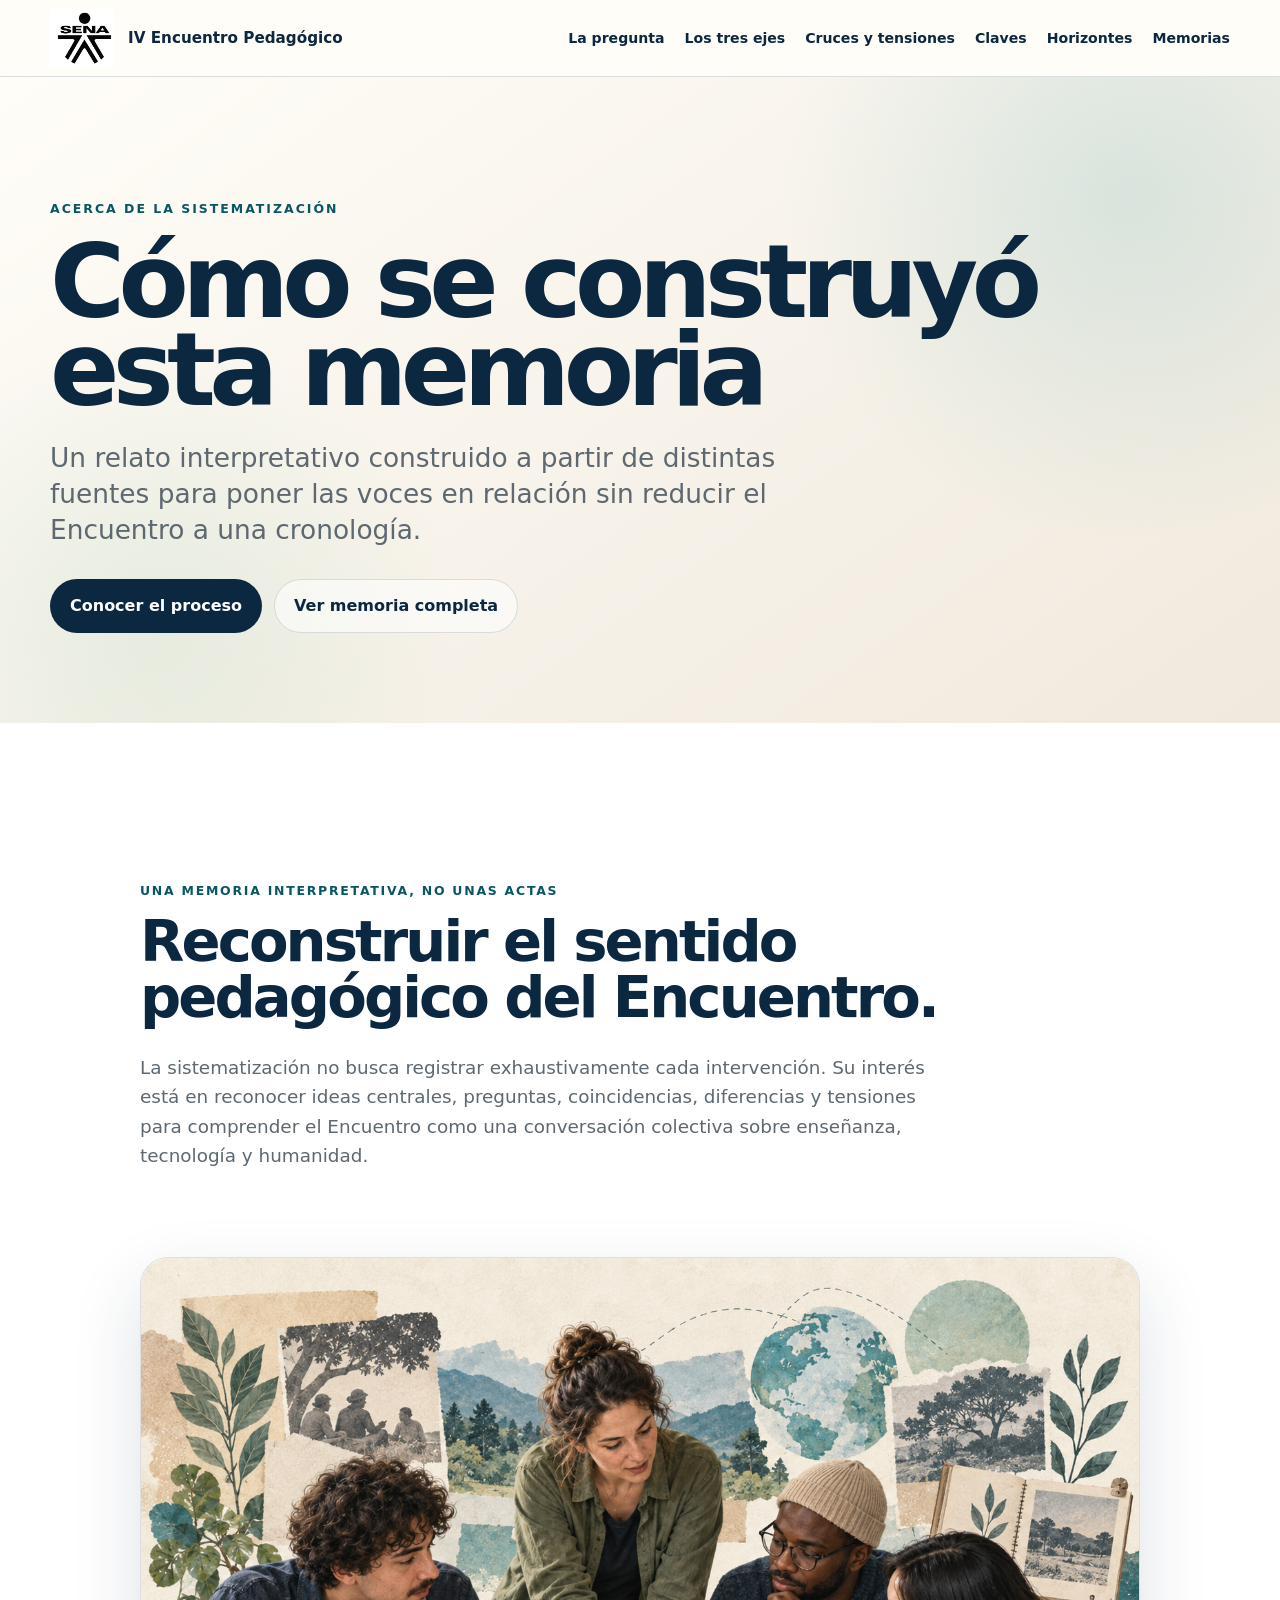
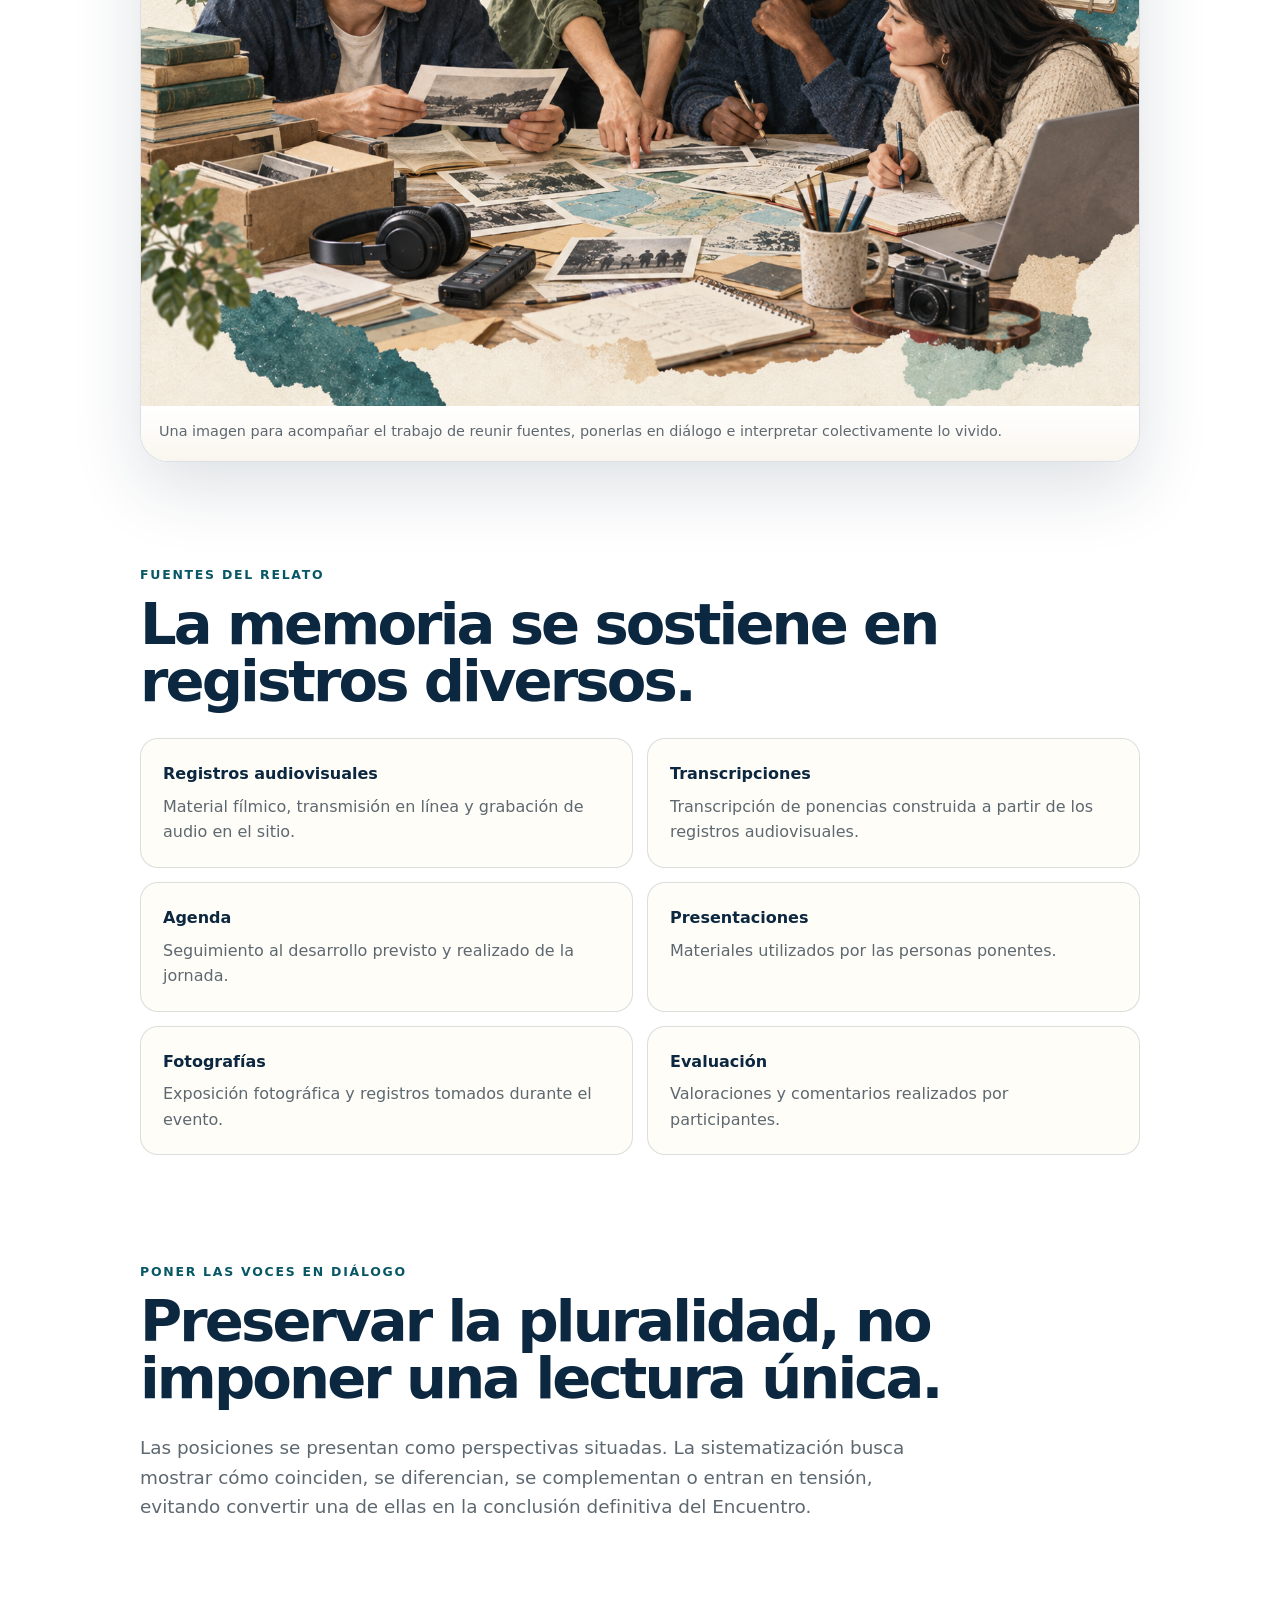
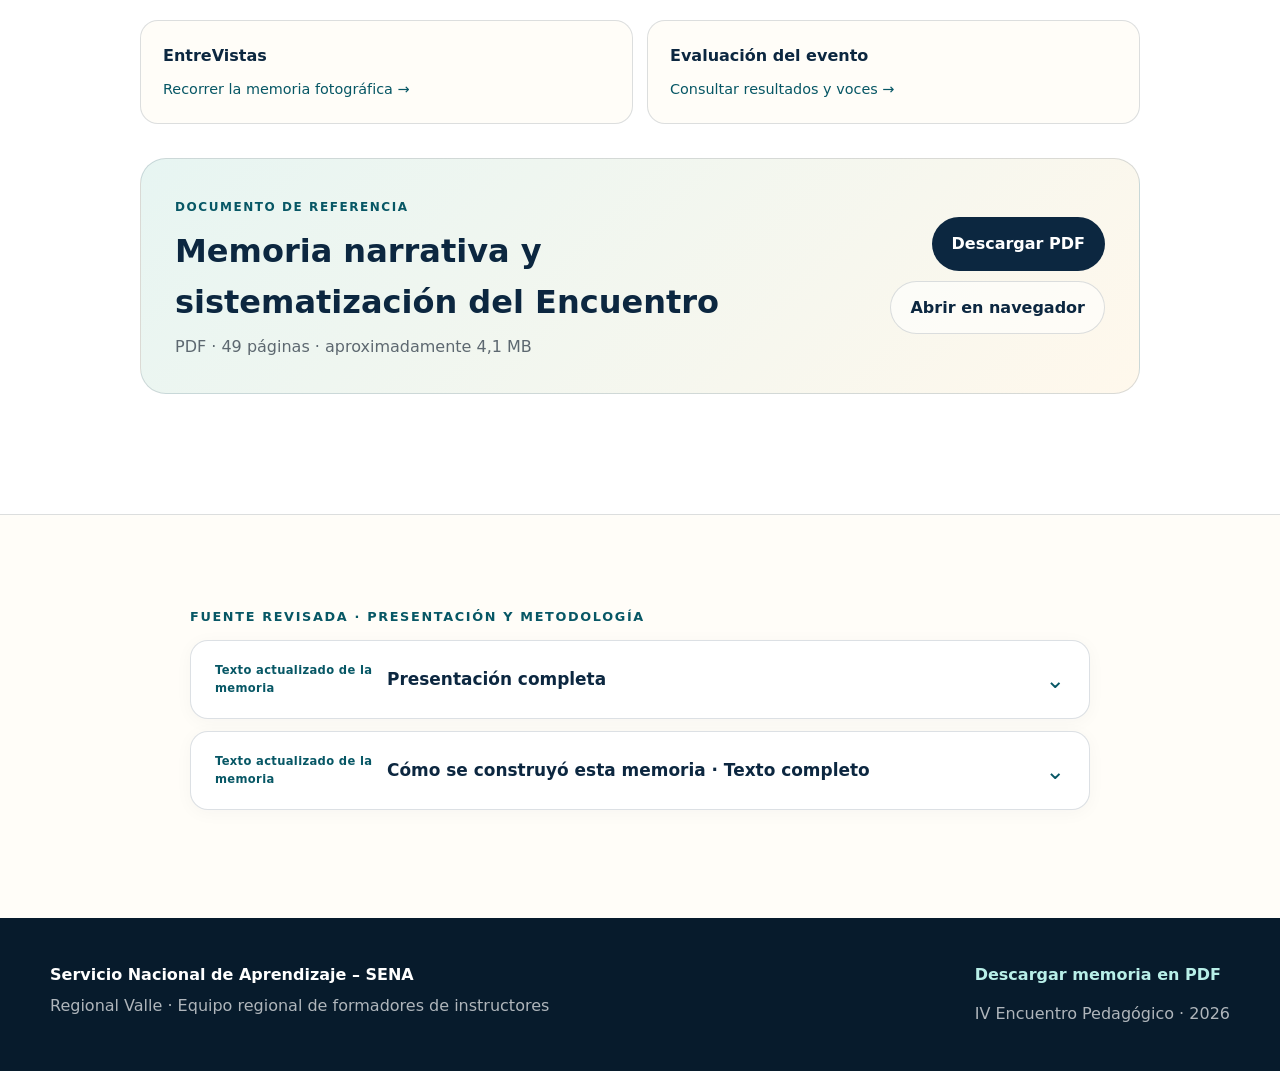
==== commit 470fda1e: "Add files via upload" ====
--- a/como-se-construyo.html
+++ b/como-se-construyo.html
@@ -13,7 +13,7 @@
 <header class="site-header"><div class="shell nav-wrap">
 <a class="brand" href="index.html"><img class="brand-logo" src="assets/branding/logo-sena-negro.png" alt="Logotipo del SENA"><span class="brand-text">IV Encuentro Pedagógico</span></a>
 <button class="menu-toggle" aria-expanded="false" aria-controls="menu-principal"><span></span><span></span><span></span><span class="sr-only">Abrir menú</span></button>
-<nav id="menu-principal" class="main-nav" aria-label="Navegación principal"><a href="index.html#pregunta">La pregunta</a><a href="index.html#ejes">Los tres ejes</a><a href="cruces-y-tensiones.html">Cruces y tensiones</a><a href="index.html#lineas">Líneas gruesas</a><a href="index.html#horizontes">Horizontes</a><a href="memorias.html">Memorias</a></nav>
+<nav id="menu-principal" class="main-nav" aria-label="Navegación principal"><a href="index.html#pregunta">La pregunta</a><a href="index.html#ejes">Los tres ejes</a><a href="cruces-y-tensiones.html">Cruces y tensiones</a><a href="index.html#lineas">Claves</a><a href="index.html#horizontes">Horizontes</a><a href="memorias.html">Memorias</a></nav>
 </div></header>
 <main id="contenido">
 <section class="inner-hero"><div class="shell">
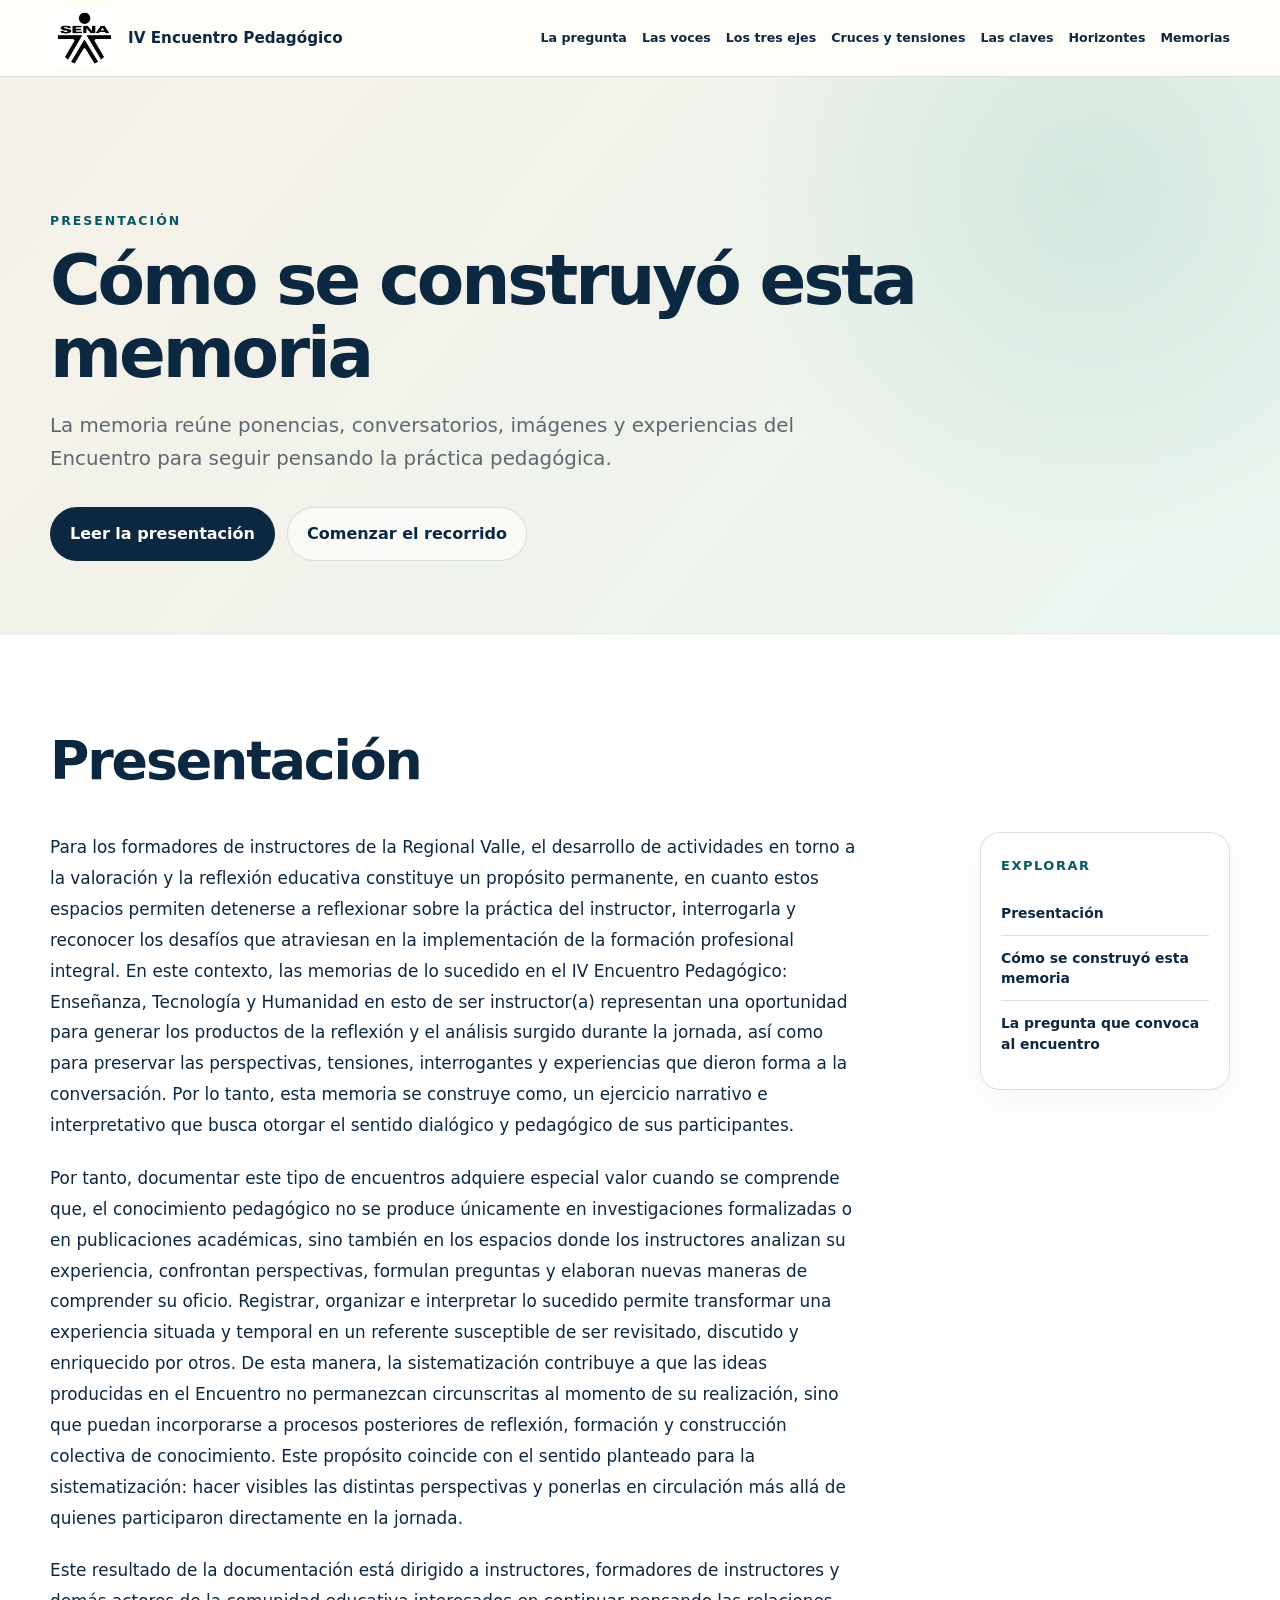
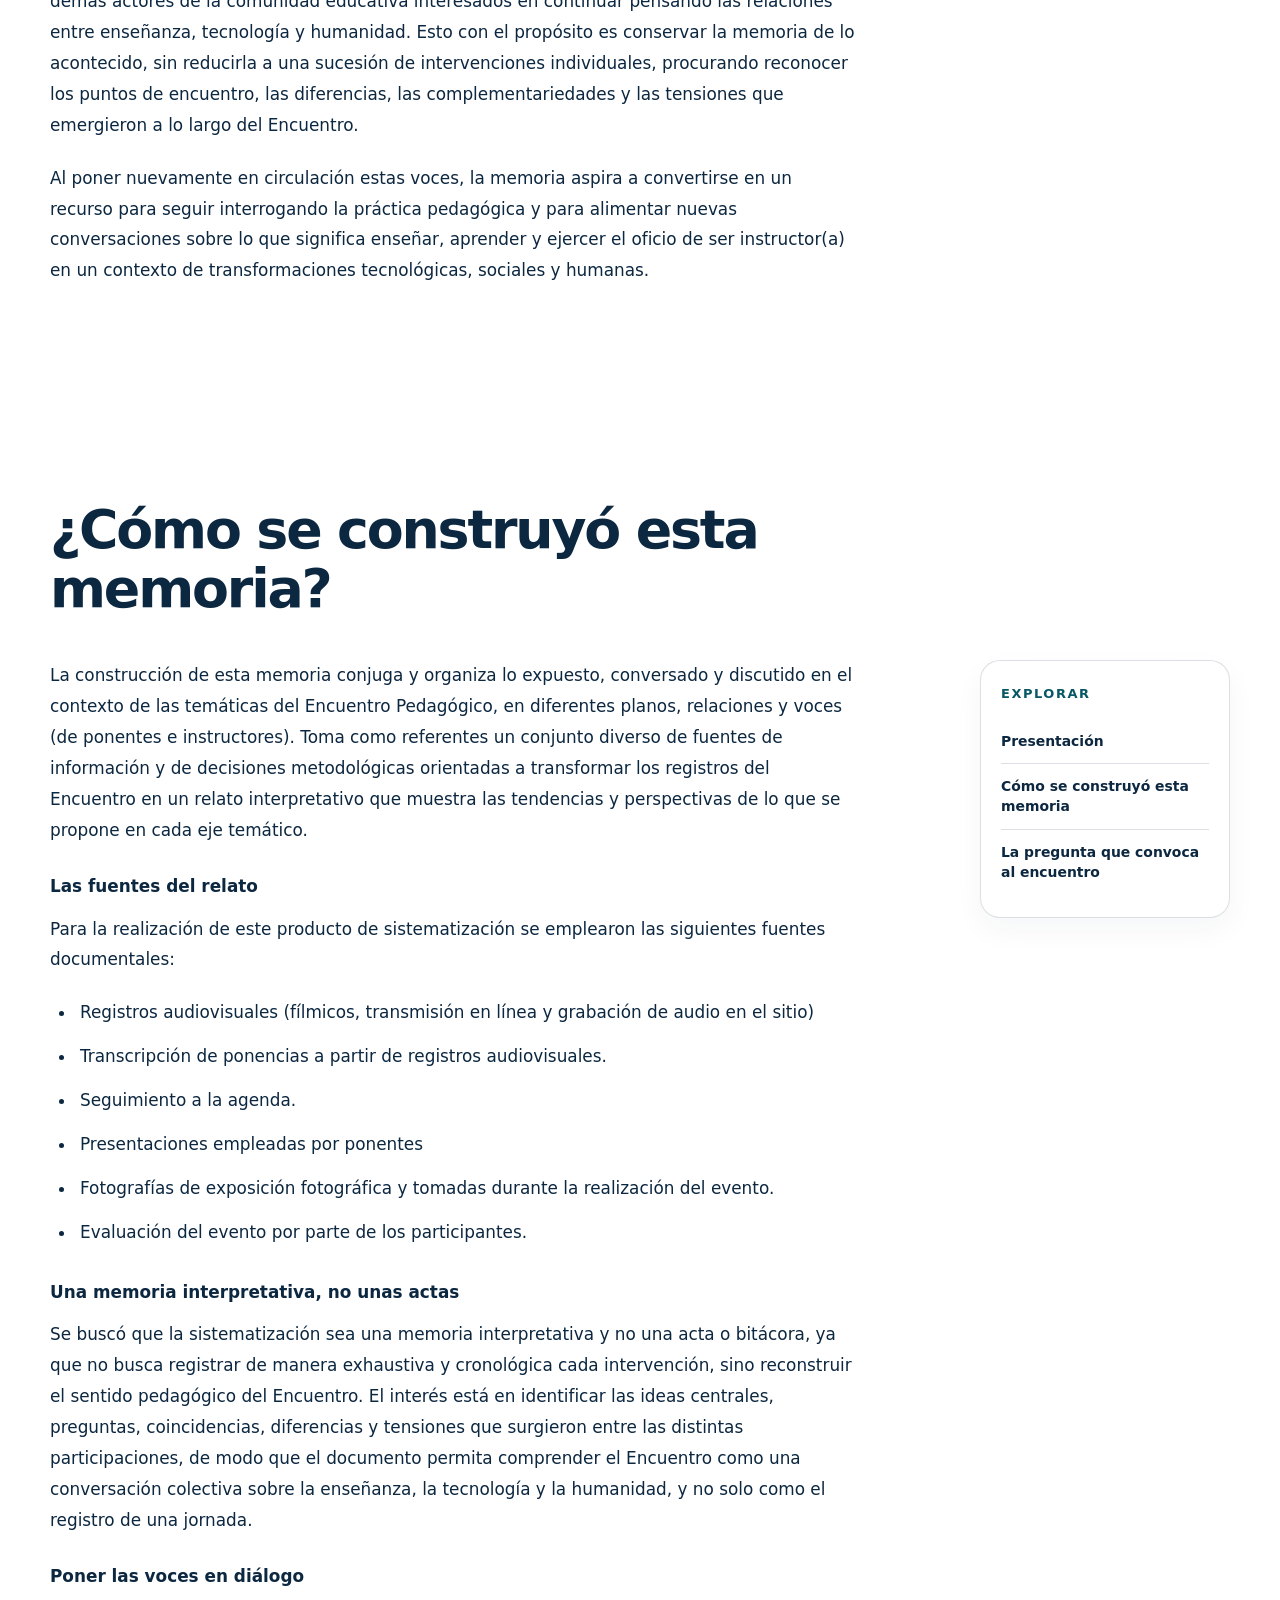
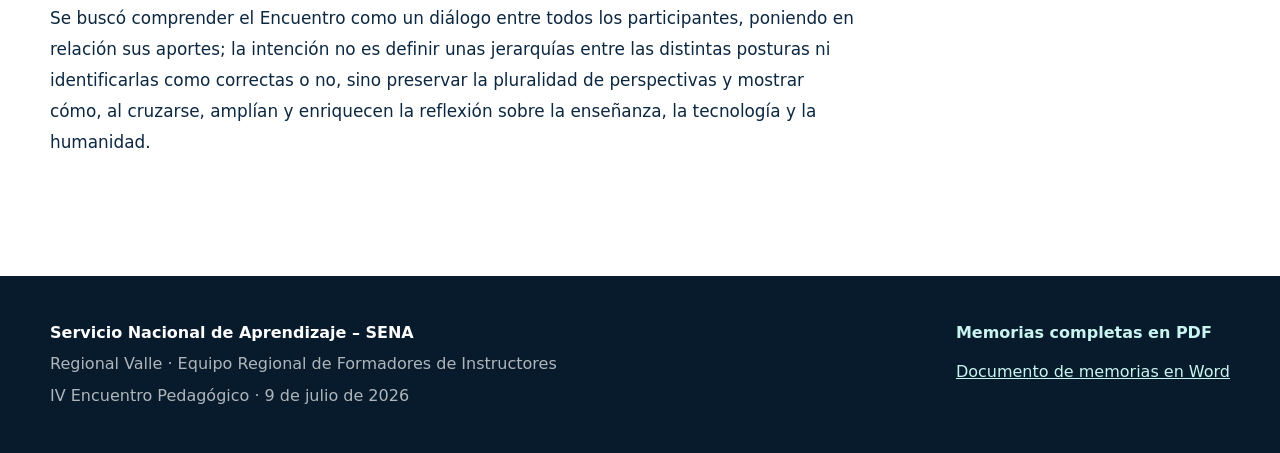
==== commit fb5f9467: "Add files via upload" ====
--- a/como-se-construyo.html
+++ b/como-se-construyo.html
@@ -1,75 +1,61 @@
 <!doctype html>
 <html lang="es">
 <head>
-<meta charset="utf-8"><meta name="viewport" content="width=device-width, initial-scale=1">
-<meta name="description" content="Cómo se construyó la memoria narrativa y sistematización del IV Encuentro Pedagógico.">
-<title>Cómo se construyó esta memoria | IV Encuentro Pedagógico</title>
-<link rel="stylesheet" href="styles.css"><script defer src="script.js"></script>
-  <link rel="icon" type="image/png" href="assets/branding/logo-sena-negro.png">
-  <meta name="theme-color" content="#0c2740">
+<meta charset="utf-8">
+<meta name="viewport" content="width=device-width, initial-scale=1">
+<meta name="theme-color" content="#0c2740">
+<meta name="description" content="Presentación y fuentes utilizadas para la sistematización del IV Encuentro Pedagógico.">
+<title>Presentación y construcción de la memoria | IV Encuentro Pedagógico · SENA Regional Valle</title>
+<link rel="icon" href="assets/branding/logo-sena-negro.png" type="image/png">
+<link rel="stylesheet" href="styles.css">
+<script src="script.js" defer></script>
 </head>
-<body class="inner-page">
+<body class="inner-page memory-site">
 <a class="skip-link" href="#contenido">Saltar al contenido</a>
 <header class="site-header"><div class="shell nav-wrap">
-<a class="brand" href="index.html"><img class="brand-logo" src="assets/branding/logo-sena-negro.png" alt="Logotipo del SENA"><span class="brand-text">IV Encuentro Pedagógico</span></a>
-<button class="menu-toggle" aria-expanded="false" aria-controls="menu-principal"><span></span><span></span><span></span><span class="sr-only">Abrir menú</span></button>
-<nav id="menu-principal" class="main-nav" aria-label="Navegación principal"><a href="index.html#pregunta">La pregunta</a><a href="index.html#ejes">Los tres ejes</a><a href="cruces-y-tensiones.html">Cruces y tensiones</a><a href="index.html#lineas">Claves</a><a href="index.html#horizontes">Horizontes</a><a href="memorias.html">Memorias</a></nav>
-</div></header>
-<main id="contenido">
-<section class="inner-hero"><div class="shell">
-<p class="section-tag">Acerca de la sistematización</p>
+<a class="brand" href="index.html" aria-label="Ir al inicio">
+<img class="brand-logo" src="assets/branding/logo-sena-negro.png" alt="SENA">
+<span class="brand-text">IV Encuentro Pedagógico</span></a>
+<button class="menu-toggle" type="button" aria-expanded="false" aria-controls="menu-principal">
+<span></span><span></span><span></span><span class="sr-only">Abrir menú</span></button>
+<nav id="menu-principal" class="main-nav" aria-label="Navegación principal"><a href="index.html#pregunta">La pregunta</a><a href="index.html#voces">Las voces</a><a href="index.html#ejes">Los tres ejes</a><a href="cruces-y-tensiones.html">Cruces y tensiones</a><a href="index.html#claves">Las claves</a><a href="index.html#horizontes">Horizontes</a><a href="memorias.html">Memorias</a></nav>
+</div></header><main id="contenido">
+<section class="inner-hero memory-inner-hero"><div class="shell">
+<p class="section-tag">Presentación</p>
 <h1>Cómo se construyó esta memoria</h1>
-<p class="inner-lead">Un relato interpretativo construido a partir de distintas fuentes para poner las voces en relación sin reducir el Encuentro a una cronología.</p>
-<div class="page-jump"><a class="button button-primary" href="#metodo">Conocer el proceso</a><a class="button button-secondary" href="docs/memoria-iv-encuentro-pedagogico.pdf" target="_blank" rel="noopener">Ver memoria completa</a></div>
-</div></section>
-<section id="metodo" class="inner-content section"><div class="shell article-shell">
-<article class="story-block"><p class="story-kicker">Una memoria interpretativa, no unas actas</p><h2>Reconstruir el sentido pedagógico del Encuentro.</h2><p>La sistematización no busca registrar exhaustivamente cada intervención. Su interés está en reconocer ideas centrales, preguntas, coincidencias, diferencias y tensiones para comprender el Encuentro como una conversación colectiva sobre enseñanza, tecnología y humanidad.</p></article>
-
-<figure class="editorial-figure">
-  <img src="assets/illustrations/metodologia-editorial.png"
-       alt="Ilustración editorial de personas organizando fotografías, cuadernos, registros de audio y otros materiales documentales sobre una mesa">
-  <figcaption>Una imagen para acompañar el trabajo de reunir fuentes, ponerlas en diálogo e interpretar colectivamente lo vivido.</figcaption>
-</figure>
-
-<article class="story-block"><p class="story-kicker">Fuentes del relato</p><h2>La memoria se sostiene en registros diversos.</h2>
-<div class="source-grid">
-<div><strong>Registros audiovisuales</strong><p>Material fílmico, transmisión en línea y grabación de audio en el sitio.</p></div>
-<div><strong>Transcripciones</strong><p>Transcripción de ponencias construida a partir de los registros audiovisuales.</p></div>
-<div><strong>Agenda</strong><p>Seguimiento al desarrollo previsto y realizado de la jornada.</p></div>
-<div><strong>Presentaciones</strong><p>Materiales utilizados por las personas ponentes.</p></div>
-<div><strong>Fotografías</strong><p>Exposición fotográfica y registros tomados durante el evento.</p></div>
-<div><strong>Evaluación</strong><p>Valoraciones y comentarios realizados por participantes.</p></div>
-</div></article>
-<article class="story-block"><p class="story-kicker">Poner las voces en diálogo</p><h2>Preservar la pluralidad, no imponer una lectura única.</h2><p>Las posiciones se presentan como perspectivas situadas. La sistematización busca mostrar cómo coinciden, se diferencian, se complementan o entran en tensión, evitando convertir una de ellas en la conclusión definitiva del Encuentro.</p></article>
-<div class="source-links">
-      <a href="entrevistas.html"><strong>EntreVistas</strong><span>Recorrer la memoria fotográfica →</span></a>
-      <a href="evaluacion.html"><strong>Evaluación del evento</strong><span>Consultar resultados y voces →</span></a>
-    </div>
-    <aside class="download-panel">
-<div><span>Documento de referencia</span><h2>Memoria narrativa y sistematización del Encuentro</h2><p>PDF · 49 páginas · aproximadamente 4,1 MB</p></div>
-<div class="download-actions"><a class="button button-primary" href="docs/memoria-iv-encuentro-pedagogico.pdf" download>Descargar PDF</a><a class="button button-secondary" href="docs/memoria-iv-encuentro-pedagogico.pdf" target="_blank" rel="noopener">Abrir en navegador</a></div>
-</aside>
-</div></section>
-
-<section class="source-reading-section section"><div class="shell article-shell"><div class="reading-collection"><p class="reading-collection-label">Fuente revisada · Presentación y metodología</p><details class="source-reading"><summary><span class="reading-tag">Texto actualizado de la memoria</span><span class="reading-title">Presentación completa</span><span class="reading-caret" aria-hidden="true">⌄</span></summary><div class="reading-prose"><h3>Presentación</h3><p class="reading-note">Este contenido reproduce el texto revisado del documento suministrado. Las ilustraciones y su diagramación original se conservan en el <a href="docs/memoria-iv-encuentro-pedagogico.pdf">PDF completo</a>.</p><p>Presentación</p>
-<p>Para los formadores de instructores de la Regional Valle, el desarrollo de actividades en torno a la valoración y la reflexión educativa constituye un propósito permanente, en cuanto estos espacios permiten detenerse a reflexionar sobre la práctica del instructor, interrogarla y reconocer los desafíos que  atraviesan en la implementación de la formación profesional integral. En este contexto, las memorias de lo sucedido en el <strong>IV Encuentro Pedagógico: Enseñanza, Tecnología y Humanidad en esto de ser instructor(a)</strong> representan una oportunidad para generar los productos de la reflexión y el análisis surgido durante la jornada, así como para preservar las perspectivas, tensiones, interrogantes y experiencias que dieron forma a la conversación . Por lo tanto,  esta memoria se construye como, un ejercicio narrativo e interpretativo que busca  otorgar el  sentido dialógico y pedagógico de sus participantes..</p>
-<p>Por tanto, documentar este tipo de encuentros adquiere especial valor cuando se comprende que, el conocimiento pedagógico no se produce únicamente en investigaciones formalizadas o en publicaciones académicas, sino también en los espacios donde los instructores analizan su experiencia, confrontan perspectivas, formulan preguntas y elaboran nuevas maneras de comprender su oficio. Registrar, organizar e interpretar lo sucedido permite transformar una experiencia situada y temporal en un referente susceptible de ser revisitado, discutido y enriquecido por otros. De esta manera, la sistematización contribuye a que las ideas producidas en el Encuentro no permanezcan circunscritas al momento de su realización, sino que puedan incorporarse a procesos posteriores de reflexión, formación y construcción colectiva de conocimiento. Este propósito coincide con el sentido planteado para la sistematización: <em><strong>hacer visibles las distintas perspectivas y ponerlas en circulación más allá de quienes participaron directamente en la jornada</strong></em>.</p>
-<p>Este resultado de la documentación está dirigido, , a instructores, formadores de instructores y demás actores de la comunidad educativa interesados en continuar pensando las relaciones entre enseñanza, tecnología y humanidad. Esto con el propósito es conservar la memoria de lo acontecido, sin reducirla a una sucesión de intervenciones individuales, procurando reconocer los puntos de encuentro, las diferencias, las complementariedades y las tensiones que emergieron a lo largo del Encuentro. </p>
-<p>Al poner nuevamente en circulación estas voces, la memoria aspira a convertirse en un recurso para seguir interrogando la práctica pedagógica y para alimentar nuevas conversaciones sobre lo que significa enseñar, aprender y ejercer el oficio de ser instructor(a) en un contexto de transformaciones tecnológicas, sociales y humanas.</p></div></details><details class="source-reading"><summary><span class="reading-tag">Texto actualizado de la memoria</span><span class="reading-title">Cómo se construyó esta memoria · Texto completo</span><span class="reading-caret" aria-hidden="true">⌄</span></summary><div class="reading-prose"><h3>Cómo se construyó esta memoria</h3><p class="reading-note">Este contenido reproduce el texto revisado del documento suministrado. Las ilustraciones y su diagramación original se conservan en el <a href="docs/memoria-iv-encuentro-pedagogico.pdf">PDF completo</a>.</p><p><strong>¿</strong><strong>Cómo se construyó esta memoria</strong><strong>?</strong></p>
-<p><strong>Las fuentes del relato</strong></p>
+<p class="inner-lead">La memoria reúne ponencias, conversatorios, imágenes y experiencias del Encuentro para seguir pensando la práctica pedagógica.</p>
+<div class="page-jump"><a class="button button-primary" href="#presentacion">Leer la presentación</a><a class="button button-secondary" href="index.html#pregunta">Comenzar el recorrido</a></div></div></section><section class="memory-chapter" id="presentacion"><div class="shell">
+ <header class="chapter-heading"><h2>Presentación</h2></header>
+ <div class="memory-reading-grid"><div class="memory-prose"><p>Para los formadores de instructores de la Regional Valle, el desarrollo de actividades en torno a la valoración y la reflexión educativa constituye un propósito permanente, en cuanto estos espacios permiten detenerse a reflexionar sobre la práctica del instructor, interrogarla y reconocer los desafíos que atraviesan en la implementación de la formación profesional integral. En este contexto, las memorias de lo sucedido en el IV Encuentro Pedagógico: Enseñanza, Tecnología y Humanidad en esto de ser instructor(a) representan una oportunidad para generar los productos de la reflexión y el análisis surgido durante la jornada, así como para preservar las perspectivas, tensiones, interrogantes y experiencias que dieron forma a la conversación. Por lo tanto, esta memoria se construye como, un ejercicio narrativo e interpretativo que busca otorgar el sentido dialógico y pedagógico de sus participantes.</p>
+<p>Por tanto, documentar este tipo de encuentros adquiere especial valor cuando se comprende que, el conocimiento pedagógico no se produce únicamente en investigaciones formalizadas o en publicaciones académicas, sino también en los espacios donde los instructores analizan su experiencia, confrontan perspectivas, formulan preguntas y elaboran nuevas maneras de comprender su oficio. Registrar, organizar e interpretar lo sucedido permite transformar una experiencia situada y temporal en un referente susceptible de ser revisitado, discutido y enriquecido por otros. De esta manera, la sistematización contribuye a que las ideas producidas en el Encuentro no permanezcan circunscritas al momento de su realización, sino que puedan incorporarse a procesos posteriores de reflexión, formación y construcción colectiva de conocimiento. Este propósito coincide con el sentido planteado para la sistematización: hacer visibles las distintas perspectivas y ponerlas en circulación más allá de quienes participaron directamente en la jornada.</p>
+<p>Este resultado de la documentación está dirigido a instructores, formadores de instructores y demás actores de la comunidad educativa interesados en continuar pensando las relaciones entre enseñanza, tecnología y humanidad. Esto con el propósito es conservar la memoria de lo acontecido, sin reducirla a una sucesión de intervenciones individuales, procurando reconocer los puntos de encuentro, las diferencias, las complementariedades y las tensiones que emergieron a lo largo del Encuentro.</p>
+<p>Al poner nuevamente en circulación estas voces, la memoria aspira a convertirse en un recurso para seguir interrogando la práctica pedagógica y para alimentar nuevas conversaciones sobre lo que significa enseñar, aprender y ejercer el oficio de ser instructor(a) en un contexto de transformaciones tecnológicas, sociales y humanas.</p></div>
+ <aside><nav class="chapter-toc" aria-label="Navegación documental"><strong>Explorar</strong>
+ <ul><li><a href="#presentacion">Presentación</a></li><li><a href="#construccion">Cómo se construyó esta memoria</a></li>
+ <li><a href="index.html#pregunta">La pregunta que convoca al encuentro</a></li></ul></nav></aside></div></div></section><section class="memory-chapter" id="construccion"><div class="shell">
+ <header class="chapter-heading"><h2>¿Cómo se construyó esta memoria?</h2></header>
+ <div class="memory-reading-grid"><div class="memory-prose"><p>La construcción de esta memoria conjuga y organiza lo expuesto, conversado y discutido en el contexto de las temáticas del Encuentro Pedagógico, en diferentes planos, relaciones y voces (de ponentes e instructores). Toma como referentes un conjunto diverso de fuentes de información y de decisiones metodológicas orientadas a transformar los registros del Encuentro en un relato interpretativo que muestra las tendencias y perspectivas de lo que se propone en cada eje temático.</p>
+<p class="memory-short">Las fuentes del relato</p>
 <p>Para la realización de este producto de sistematización se emplearon las siguientes fuentes documentales:</p>
-<ul>
+<ul class="memory-list">
 <li>Registros audiovisuales (fílmicos, transmisión en línea y grabación de audio en el sitio)</li>
 <li>Transcripción de ponencias a partir de registros audiovisuales.</li>
-<li>Seguimiento a la agenda. </li>
+<li>Seguimiento a la agenda.</li>
 <li>Presentaciones empleadas por ponentes</li>
-<li>Fotografías de exposición fotográfica y tomadas durante la realización del evento. </li>
+<li>Fotografías de exposición fotográfica y tomadas durante la realización del evento.</li>
 <li>Evaluación del evento por parte de los participantes.</li>
 </ul>
-<p><strong>Una memoria interpretativa, no unas actas</strong></p>
+<p class="memory-short">Una memoria interpretativa, no unas actas</p>
 <p>Se buscó que la sistematización sea una memoria interpretativa y no una acta o bitácora, ya que no busca registrar de manera exhaustiva y cronológica cada intervención, sino reconstruir el sentido pedagógico del Encuentro. El interés está en identificar las ideas centrales, preguntas, coincidencias, diferencias y tensiones que surgieron entre las distintas participaciones, de modo que el documento permita comprender el Encuentro como una conversación colectiva sobre la enseñanza, la tecnología y la humanidad, y no solo como el registro de una jornada.</p>
-<p><strong>Poner las voces en diálogo</strong></p>
-<p>Se buscó comprender el Encuentro como un diálogo entre todos los participantes, poniendo en relación sus aportes; la intención no es definir unas jerarquías entre las distintas posturas ni identificarlas como correctas o no, sino preservar la pluralidad de perspectivas y mostrar cómo, al cruzarse, amplían y enriquecen la reflexión sobre la enseñanza, la tecnología y la humanidad.</p></div></details></div></div></section>
-</main>
-<footer class="site-footer"><div class="shell footer-grid"><div><strong>Servicio Nacional de Aprendizaje – SENA</strong><p>Regional Valle · Equipo regional de formadores de instructores</p></div><div><a class="footer-download" href="docs/memoria-iv-encuentro-pedagogico.pdf" download>Descargar memoria en PDF</a><p>IV Encuentro Pedagógico · 2026</p></div></div></footer>
-</body></html>+<p class="memory-short">Poner las voces en diálogo</p>
+<p>Se buscó comprender el Encuentro como un diálogo entre todos los participantes, poniendo en relación sus aportes; la intención no es definir unas jerarquías entre las distintas posturas ni identificarlas como correctas o no, sino preservar la pluralidad de perspectivas y mostrar cómo, al cruzarse, amplían y enriquecen la reflexión sobre la enseñanza, la tecnología y la humanidad.</p></div>
+ <aside><nav class="chapter-toc" aria-label="Navegación documental"><strong>Explorar</strong>
+ <ul><li><a href="#presentacion">Presentación</a></li><li><a href="#construccion">Cómo se construyó esta memoria</a></li>
+ <li><a href="index.html#pregunta">La pregunta que convoca al encuentro</a></li></ul></nav></aside></div></div></section></main>
+<footer class="site-footer"><div class="shell footer-grid">
+<div><strong>Servicio Nacional de Aprendizaje – SENA</strong>
+<p>Regional Valle · Equipo Regional de Formadores de Instructores</p>
+<p>IV Encuentro Pedagógico · 9 de julio de 2026</p></div>
+<div><a class="footer-download" href="docs/memoria-iv-encuentro-pedagogico.pdf">Memorias completas en PDF</a>
+<p><a href="docs/memorias-iv-encuentro-pedagogico.docx" download>Documento de memorias en Word</a></p></div>
+</div></footer></body></html>
--- a/styles.css
+++ b/styles.css
@@ -214,7 +214,7 @@
 }
 
 
-/* ---- v0.2: páginas narrativas y documento descargable ---- */
+
 .card-link{
   display:inline-block;margin-top:22px;text-decoration:none;font-weight:850;
   color:var(--teal-dark);position:relative;z-index:2;
@@ -335,7 +335,7 @@
 }
 
 
-/* ---- v0.3: Memorias, EntreVistas y evaluación ---- */
+
 .memories-hub-link{margin-top:22px}
 .memory-visual{background:linear-gradient(160deg,#f3ecdf,#fff)}
 .memory-voices{background:linear-gradient(160deg,#edf7f6,#fff)}
@@ -455,7 +455,7 @@
 }
 
 
-/* ---- v0.4: identidad institucional y prepublicación ---- */
+
 .brand{
   display:flex;
   align-items:center;
@@ -484,7 +484,7 @@
 }
 
 
-/* ---- v0.5: imagen editorial para sección de cruces ---- */
+
 .cross-illustration{
   margin:0;
   background:#fff;
@@ -516,7 +516,7 @@
 }
 
 
-/* ---- v0.8: ilustraciones editoriales integradas ---- */
+
 .editorial-figure{
   margin:10px 0 54px;
   border:1px solid var(--line);
@@ -539,8 +539,7 @@
 }
 
 
-/* Desarrollo textual actualizado a partir de la memoria revisada.
-   Los desplegables preservan la navegación y el recorrido editorial originales. */
+
 .source-reading-section{
   background:var(--paper-2);
   padding-top:48px;
@@ -622,3 +621,135 @@
 .agenda-table th,.agenda-table td{text-align:left;padding:10px 12px;border:1px solid var(--line);vertical-align:top;}
 .agenda-table thead th{background:#e9f3ef;}
 .agenda-table .agenda-group th{background:#eff3f9;color:var(--ink);text-align:center;}
+
+
+
+.memory-site .main-nav{gap:15px}
+.memory-site .main-nav a{font-size:.79rem}
+.memory-site .inner-hero.memory-inner-hero{
+  background:radial-gradient(circle at 85% 20%,rgba(13,148,120,.12),transparent 32%),linear-gradient(130deg,#f6f1e8,#eaf5ef);
+  padding:78px 0 74px;
+}
+.memory-site .memory-inner-hero h1{
+  max-width:1120px;font-size:clamp(2.55rem,5.4vw,4.8rem);
+  line-height:1.06;letter-spacing:-.045em;overflow-wrap:break-word;
+}
+.memory-site .memory-inner-hero .inner-lead{
+  max-width:850px;font-size:clamp(1.08rem,1.8vw,1.24rem);line-height:1.65
+}
+.memory-chapter{padding:clamp(65px,7.5vw,112px) 0;background:#fff;scroll-margin-top:90px}
+.memory-chapter.paper-chapter{background:var(--paper)}
+.memory-chapter.light-chapter{background:#fff}
+.chapter-topline{
+ display:flex;justify-content:space-between;gap:15px;color:var(--teal-dark);
+ text-transform:uppercase;letter-spacing:.11em;font-size:.72rem;font-weight:800;
+ border-bottom:1px solid var(--line);padding-bottom:15px;margin-bottom:33px
+}
+.chapter-heading{max-width:950px;margin:0 0 42px}
+.chapter-heading h2{
+ font-size:clamp(2.1rem,4.2vw,3.65rem);line-height:1.1;
+ letter-spacing:-.04em;font-weight:850;margin:0;overflow-wrap:break-word
+}
+.memory-reading-grid{display:grid;grid-template-columns:minmax(0,1fr) 250px;align-items:start;gap:clamp(28px,5.8vw,90px)}
+.memory-prose{max-width:810px;min-width:0}
+.memory-prose h3{
+ font-size:clamp(1.4rem,2.6vw,2rem);line-height:1.24;letter-spacing:-.023em;
+ margin:57px 0 18px;color:#074c57;scroll-margin-top:105px;overflow-wrap:break-word
+}
+.memory-prose h3:first-child{margin-top:0}
+.memory-prose h4{font-size:1.17rem;margin:30px 0 10px}
+.memory-prose p,.memory-prose li{font-size:1.055rem;line-height:1.83}
+.memory-prose p{margin:0 0 22px;overflow-wrap:break-word}
+.memory-prose .memory-short{font-weight:700;color:var(--ink);margin:25px 0 12px}
+.memory-prose .memory-list{padding-left:26px;margin:4px 0 29px}
+.memory-prose .memory-list li{margin-bottom:13px;padding-left:4px}
+.memory-prose .para-line{display:block;height:0}
+.chapter-toc{
+ position:sticky;top:105px;background:#fff;border:1px solid var(--line);
+ border-radius:20px;padding:23px 20px;max-height:calc(100vh - 126px);overflow:auto;
+ box-shadow:0 12px 30px rgba(12,39,64,.045);
+}
+.chapter-toc strong{display:block;font-size:.81rem;text-transform:uppercase;letter-spacing:.12em;color:var(--teal-dark);margin-bottom:14px}
+.chapter-toc ul{list-style:none;padding:0;margin:0}
+.chapter-toc li+li{border-top:1px solid var(--line)}
+.chapter-toc a{display:block;text-decoration:none;padding:12px 0;font-size:.87rem;line-height:1.45;font-weight:650}
+.chapter-toc a:hover,.chapter-toc a:focus-visible{color:var(--teal-dark);text-decoration:underline}
+.memory-figure{margin:40px 0 43px;background:#fff;border:1px solid var(--line);border-radius:18px;overflow:hidden;box-shadow:0 18px 55px rgba(12,39,64,.08)}
+.memory-figure img{display:block;width:100%;height:auto;max-height:650px;object-fit:contain;background:#fff}
+.memory-figure figcaption{padding:14px 20px 19px;white-space:pre-line;color:var(--muted);font-size:.85rem;line-height:1.6}
+.agenda-wrap{max-width:100%;overflow-x:auto;margin:30px 0 38px}
+.memory-table{width:100%;border-collapse:collapse;min-width:470px;font-size:.9rem;line-height:1.5;background:white}
+.memory-table caption{text-align:left;font-weight:800;font-size:1rem;color:var(--teal-dark);margin-bottom:12px}
+.memory-table td,.memory-table th{padding:11px 14px;border:1px solid var(--line);text-align:left;vertical-align:top}
+.memory-table thead{background:#def0ea}
+.memory-table .table-group{background:#eff5f4;text-transform:uppercase}
+.memory-axis-link{display:block;color:inherit;text-decoration:none;transition:transform .18s,box-shadow .18s}
+.memory-axis-link:hover,.memory-axis-link:focus-visible{transform:translateY(-4px);box-shadow:var(--shadow)}
+.memory-axis-link .axis-number{color:var(--teal-dark)}
+.memory-axis-link .axis-motto{margin:0 0 16px}
+.memory-axis-link .axis-visit{font-size:.85rem;font-weight:850;color:var(--teal-dark)}
+.memory-bridge{background:#e6f0ed}
+.memory-bridge .shell{display:grid;grid-template-columns:1fr 1fr;gap:38px;align-items:center}
+.memory-bridge .section-heading{margin-bottom:0}
+.memory-bridge img{width:100%;border-radius:20px;box-shadow:var(--shadow)}
+.memory-bridge h2{line-height:1.08}
+.memory-explore{background:var(--paper-2)}
+.memory-explore-grid{display:grid;grid-template-columns:repeat(3,minmax(0,1fr));gap:19px}
+.memory-explore-grid a{color:inherit;text-decoration:none;display:flex;flex-direction:column;gap:11px;background:#fff;overflow:hidden;border:1px solid var(--line);border-radius:22px;padding-bottom:24px}
+.memory-explore-grid a:focus-visible,.memory-explore-grid a:hover{box-shadow:var(--shadow)}
+.memory-explore-grid img{width:100%;height:215px;object-fit:cover}
+.memory-explore-grid a strong{font-size:1.22rem;line-height:1.35;padding:0 22px}
+.memory-explore-grid a span{color:var(--teal-dark);font-size:.87rem;font-weight:750;padding:0 22px}
+.chapter-end{background:var(--ink);color:#fff;padding:35px 0}
+.chapter-continue{display:flex;justify-content:space-between;align-items:center;gap:22px}
+.chapter-continue a{color:#b9e9e2;text-decoration:none;font-weight:700;line-height:1.5}
+.memory-chapter-directory{display:grid;grid-template-columns:repeat(2,minmax(0,1fr));gap:10px}
+.memory-chapter-directory a{display:grid;grid-template-columns:30px minmax(0,1fr) 25px;align-items:center;gap:15px;background:#fff;text-decoration:none;color:var(--ink);border:1px solid var(--line);border-radius:13px;padding:23px}
+.memory-chapter-directory a:hover{background:#edf6f1}
+.memory-chapter-directory a span:first-child{color:var(--teal-dark);font-weight:900}
+.memory-chapter-directory a strong{line-height:1.35;font-size:1rem}
+.memory-documents{background:var(--paper)}
+.document-cards{display:grid;grid-template-columns:repeat(2,minmax(0,1fr));gap:16px;margin-bottom:55px}
+.document-card{padding:32px;border:1px solid var(--line);border-radius:24px;background:#fff}
+.document-card>span{font-weight:900;color:var(--teal-dark);letter-spacing:.12em}
+.document-card h3{font-size:1.6rem;line-height:1.3}
+.document-card p{color:var(--muted)}
+.document-card .button{margin-top:15px}
+.site-footer a{color:#c9f4ef}
+.exhibition-grid{grid-template-columns:repeat(3,minmax(0,1fr));align-items:stretch;gap:16px}
+.exhibition-item{min-width:0;margin:0;border-radius:18px;overflow:hidden;background:white;border:1px solid var(--line)}
+.exhibition-item img{height:320px;width:100%;object-fit:contain;background:#f2f3f1}
+.exhibition-item figcaption{padding:12px 16px;color:var(--muted);font-size:.8rem}
+.gallery-context .installation-figure{margin:0 0 35px}
+@media (max-width:1160px){
+ .memory-site .main-nav{
+  position:absolute;left:20px;right:20px;top:70px;display:none;
+  flex-direction:column;align-items:stretch;gap:0;padding:12px;background:#fff;
+  border:1px solid var(--line);border-radius:18px;box-shadow:var(--shadow)
+ }
+ .memory-site .main-nav.is-open{display:flex}
+ .memory-site .main-nav a{padding:11px 12px;font-size:.95rem}
+ .memory-site .menu-toggle{display:block}
+}
+@media (max-width:880px){
+ .memory-reading-grid{grid-template-columns:1fr}
+ .chapter-toc{position:static;max-height:none}
+ .memory-reading-grid aside{order:-1}
+ .chapter-toc ul{display:grid;grid-template-columns:repeat(2,minmax(0,1fr));gap:6px 20px}
+ .chapter-toc li+li{border-top:0}
+ .memory-bridge .shell{grid-template-columns:1fr}
+ .memory-explore-grid{grid-template-columns:repeat(2,minmax(0,1fr))}
+}
+@media (max-width:650px){
+ .memory-site .memory-inner-hero h1{font-size:clamp(2rem,9.6vw,3.15rem)}
+ .chapter-topline{flex-direction:column;gap:5px}
+ .memory-prose p,.memory-prose li{font-size:1rem;line-height:1.78}
+ .chapter-toc ul{grid-template-columns:1fr}
+ .chapter-heading h2{font-size:clamp(1.85rem,9vw,2.7rem)}
+ .memory-chapter-directory,.document-cards,.memory-explore-grid,.exhibition-grid{grid-template-columns:1fr}
+ .memory-explore-grid img{height:220px}
+ .chapter-continue{flex-direction:column;align-items:flex-start}
+ .exhibition-item img{height:360px}
+}
+
+.memory-site .reveal{opacity:1;transform:none}
